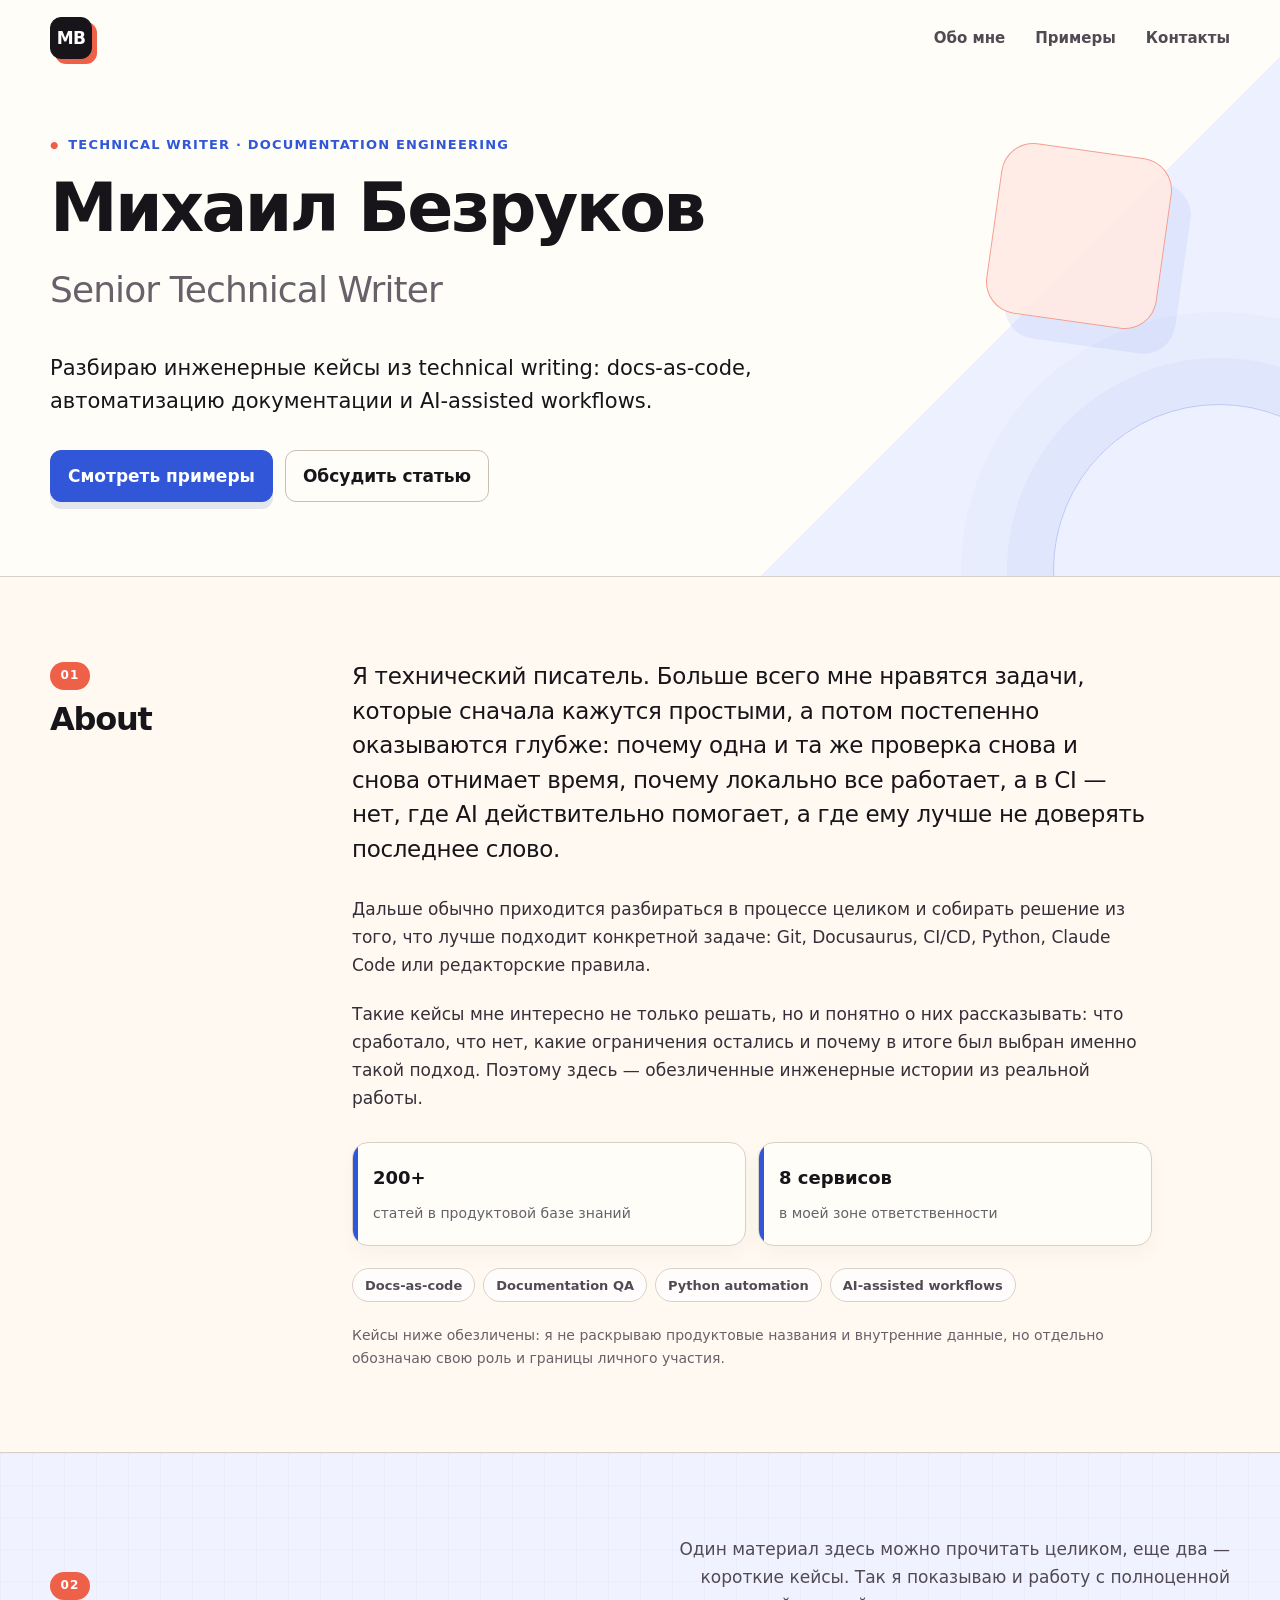
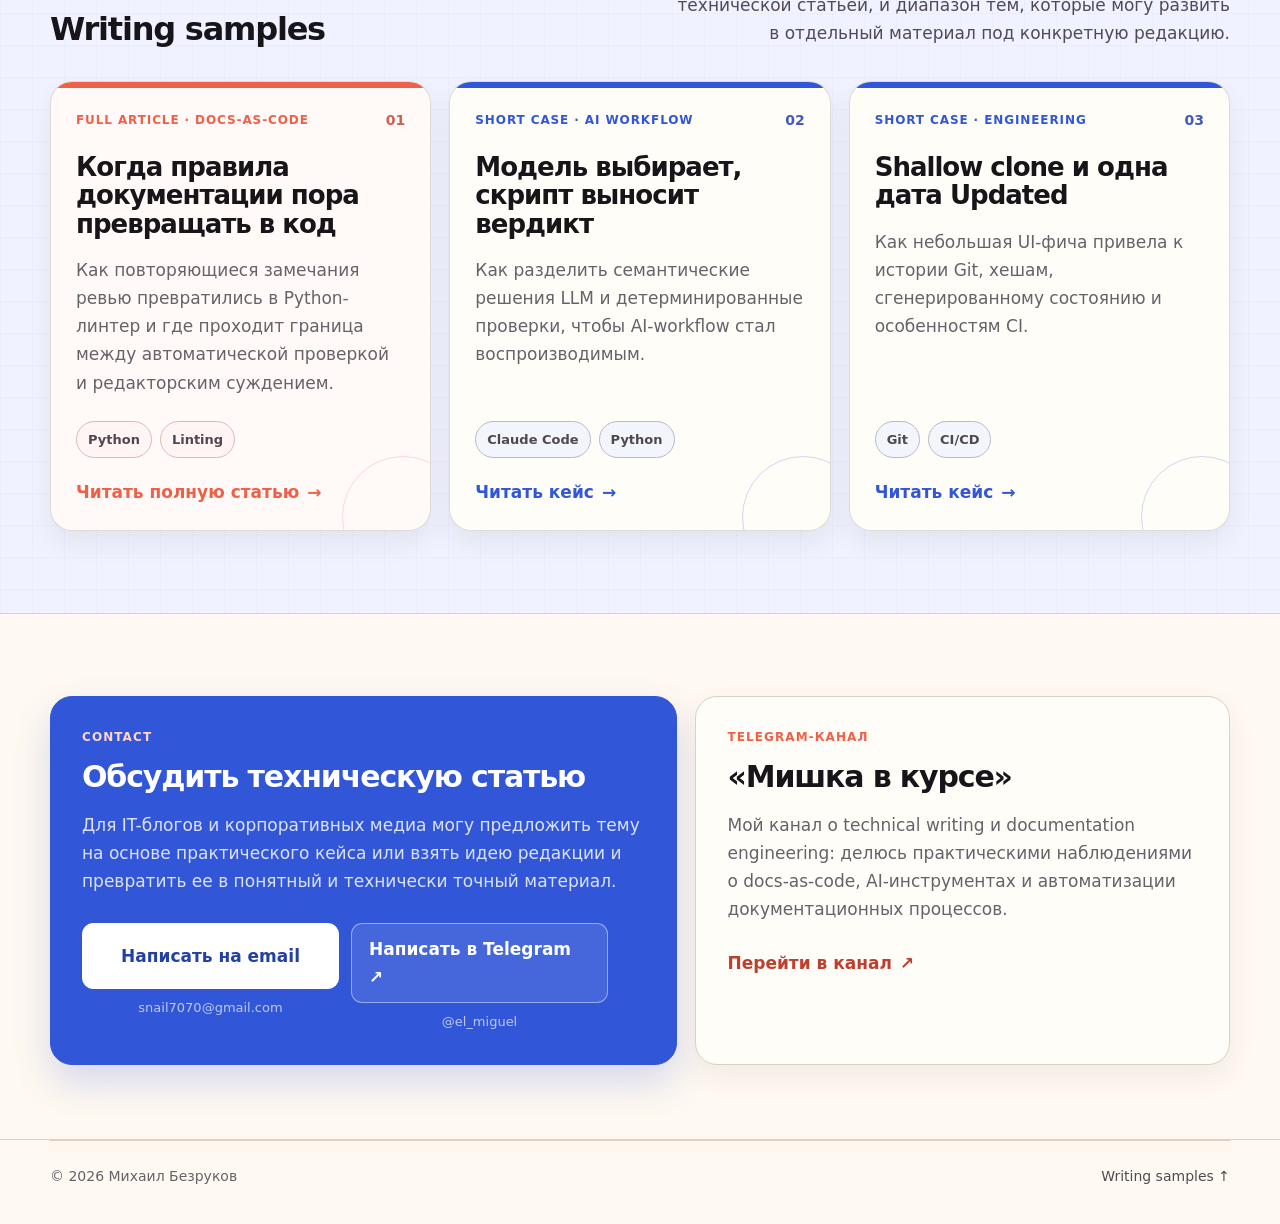
==== index.html @ 1e307b9e "Refresh About section copy" ====
<!doctype html>
<html lang="ru">
<head>
  <meta charset="utf-8">
  <meta name="viewport" content="width=device-width, initial-scale=1">
  <meta name="description" content="Портфолио Михаила Безрукова, Senior Technical Writer: docs-as-code, автоматизация документации, AI-assisted workflows, Git, CI/CD и Python.">
  <meta name="author" content="Mikhail Bezrukov">
  <meta name="robots" content="index, follow">
  <meta property="og:title" content="Михаил Безруков — Senior Technical Writer">
  <meta property="og:description" content="Инженерные кейсы из technical writing: docs-as-code, автоматизация документации и AI-assisted workflows.">
  <meta property="og:type" content="website">
  <meta property="og:url" content="https://mikhail-bezrukov-tw.github.io/technical-writing-samples-ru/">
  <meta property="og:locale" content="ru_RU">
  <meta name="twitter:card" content="summary">
  <title>Михаил Безруков — Senior Technical Writer</title>
  <link rel="canonical" href="https://mikhail-bezrukov-tw.github.io/technical-writing-samples-ru/">
  <link rel="stylesheet" href="styles.css?v=20261002-4">
</head>
<body id="top">
  <header class="hero">
    <div class="wrap">
      <nav class="topnav" aria-label="Основная навигация">
        <a class="brand" href="#top" aria-label="Михаил Безруков — на главную">MB</a>
        <div class="nav-links">
          <a href="#about">Обо мне</a>
          <a href="#samples">Примеры</a>
          <a href="#contact">Контакты</a>
        </div>
      </nav>

      <div class="hero-inner">
        <p class="eyebrow">Technical Writer · Documentation Engineering</p>
        <h1>Михаил Безруков</h1>
        <p class="role">Senior Technical Writer</p>

        <p class="lead">
          Разбираю инженерные кейсы из technical writing: docs-as-code,
          автоматизацию документации и AI-assisted workflows.
        </p>

        <div class="hero-actions">
          <a class="button" href="#samples">Смотреть примеры</a>
          <a class="button secondary" href="#contact">Обсудить статью</a>
        </div>
      </div>
    </div>
  </header>

  <main>
    <section id="about" class="section">
      <div class="wrap section-grid">
        <div class="section-label">
          <span>01</span>
          <h2>About</h2>
        </div>

        <div class="about">
          <p class="about-lead">
            Я технический писатель. Больше всего мне нравятся задачи, которые сначала кажутся простыми,
            а потом постепенно оказываются глубже: почему одна и та же проверка снова и снова отнимает время,
            почему локально все работает, а в CI — нет, где AI действительно помогает,
            а где ему лучше не доверять последнее слово.
          </p>
          <p>
            Дальше обычно приходится разбираться в процессе целиком и собирать решение из того,
            что лучше подходит конкретной задаче: Git, Docusaurus, CI/CD, Python, Claude Code
            или редакторские правила.
          </p>
          <p>
            Такие кейсы мне интересно не только решать, но и понятно о них рассказывать:
            что сработало, что нет, какие ограничения остались и почему в итоге был выбран именно такой подход.
            Поэтому здесь — обезличенные инженерные истории из реальной работы.
          </p>

          <div class="proof-grid" aria-label="Ключевые факты об опыте">
            <div class="proof">
              <strong>200+</strong>
              <span>статей в продуктовой базе знаний</span>
            </div>
            <div class="proof">
              <strong>8 сервисов</strong>
              <span>в моей зоне ответственности</span>
            </div>
          </div>

          <div class="expertise-row" aria-label="Основные компетенции">
            <span class="expertise-pill">Docs-as-code</span>
            <span class="expertise-pill">Documentation QA</span>
            <span class="expertise-pill">Python automation</span>
            <span class="expertise-pill">AI-assisted workflows</span>
          </div>

          <p class="about-note">
            Кейсы ниже обезличены: я не раскрываю продуктовые названия и внутренние данные,
            но отдельно обозначаю свою роль и границы личного участия.
          </p>
        </div>
      </div>
    </section>

    <section id="samples" class="section">
      <div class="wrap">
        <div class="section-heading">
          <div class="section-label">
            <span>02</span>
            <h2>Writing samples</h2>
          </div>
          <p>
            Один материал здесь можно прочитать целиком, еще два — короткие кейсы.
            Так я показываю и работу с полноценной технической статьей, и диапазон тем,
            которые могу развить в отдельный материал под конкретную редакцию.
          </p>
        </div>

        <div class="grid">
          <a class="card featured-card" href="samples/docs-linter.html">
            <div class="card-top">
              <div class="card-kicker">Full article · Docs-as-code</div>
              <div class="card-number">01</div>
            </div>
            <h3>Когда правила документации пора превращать в код</h3>
            <p>
              Как повторяющиеся замечания ревью превратились в Python-линтер
              и где проходит граница между автоматической проверкой и редакторским суждением.
            </p>
            <div class="tags">
              <span class="tag">Python</span>
              <span class="tag">Linting</span>
            </div>
            <div class="card-link">Читать полную статью <span>→</span></div>
          </a>

          <a class="card short-card" href="samples/ai-workflow.html">
            <div class="card-top">
              <div class="card-kicker">Short case · AI workflow</div>
              <div class="card-number">02</div>
            </div>
            <h3>Модель выбирает, скрипт выносит вердикт</h3>
            <p>
              Как разделить семантические решения LLM и детерминированные проверки,
              чтобы AI-workflow стал воспроизводимым.
            </p>
            <div class="tags">
              <span class="tag">Claude Code</span>
              <span class="tag">Python</span>
            </div>
            <div class="card-link">Читать кейс <span>→</span></div>
          </a>

          <a class="card short-card" href="samples/updated-date.html">
            <div class="card-top">
              <div class="card-kicker">Short case · Engineering</div>
              <div class="card-number">03</div>
            </div>
            <h3>Shallow clone и одна дата Updated</h3>
            <p>
              Как небольшая UI-фича привела к истории Git, хешам,
              сгенерированному состоянию и особенностям CI.
            </p>
            <div class="tags">
              <span class="tag">Git</span>
              <span class="tag">CI/CD</span>
            </div>
            <div class="card-link">Читать кейс <span>→</span></div>
          </a>
        </div>
      </div>
    </section>

    <section id="contact" class="section section-last">
      <div class="wrap bottom-grid">
        <article class="cta-card cta-accent">
          <p class="cta-kicker">Contact</p>
          <h2>Обсудить техническую статью</h2>
          <p>
            Для IT-блогов и корпоративных медиа могу предложить тему на основе практического кейса
            или взять идею редакции и превратить ее в понятный и технически точный материал.
          </p>
          <div class="contact-box">
            <div class="contact-option">
              <a class="button" href="mailto:snail7070@gmail.com">Написать на email</a>
              <span class="contact-detail">snail7070@gmail.com</span>
            </div>
            <div class="contact-option">
              <a class="button secondary" href="https://t.me/el_miguel" target="_blank" rel="noreferrer">
                Написать в Telegram ↗
              </a>
              <span class="contact-detail">@el_miguel</span>
            </div>
          </div>
        </article>

        <article class="cta-card">
          <p class="cta-kicker">Telegram-канал</p>
          <h2>«Мишка в курсе»</h2>
          <p>
            Мой канал о technical writing и documentation engineering:
            делюсь практическими наблюдениями о docs-as-code, AI-инструментах
            и автоматизации документационных процессов.
          </p>
          <a class="text-link" href="https://t.me/mishka_v_kurse" target="_blank" rel="noreferrer">
            Перейти в канал <span>↗</span>
          </a>
        </article>
      </div>
    </section>
  </main>

  <footer>
    <div class="wrap footer-inner">
      <span>© 2026 Михаил Безруков</span>
      <a href="#samples">Writing samples ↑</a>
    </div>
  </footer>
</body>
</html>
---- styles.css ----
:root {
  --bg: #f4efe7;
  --paper: #fffdf8;
  --surface: #ffffff;
  --surface-soft: #f8f7f3;
  --text: #17151a;
  --muted: #68616a;
  --muted-dark: #514a54;
  --border: #d9d1c7;
  --border-strong: #c9c0b4;

  --accent: #3156d8;
  --accent-dark: #2341a5;
  --accent-soft: #e8edff;

  --coral: #ef6048;
  --coral-dark: #bd402f;
  --coral-soft: #ffe9e3;

  --code-bg: #f1f0ec;
  --max: 1180px;
  --article: 840px;
  --radius: 22px;
  --shadow: 0 18px 42px rgba(55, 43, 37, 0.10);
}

* {
  box-sizing: border-box;
}

html {
  scroll-behavior: smooth;
}

::selection {
  background: #cdd8ff;
  color: var(--text);
}

body {
  margin: 0;
  background: var(--bg);
  color: var(--text);
  font-family: ui-sans-serif, system-ui, -apple-system, BlinkMacSystemFont, "Segoe UI",
    sans-serif;
  line-height: 1.65;
  font-size: 17px;
  -webkit-font-smoothing: antialiased;
}

a {
  color: inherit;
}

a,
button,
.card {
  -webkit-tap-highlight-color: transparent;
}

a:focus-visible,
.button:focus-visible,
.card:focus-visible {
  outline: 3px solid rgba(49, 86, 216, 0.33);
  outline-offset: 4px;
}

.wrap {
  width: min(calc(100% - 48px), var(--max));
  margin: 0 auto;
}

/* Hero */

.hero {
  position: relative;
  overflow: hidden;
  padding: 0 0 74px;
  background:
    linear-gradient(135deg, #fffdf8 0%, #fffdf8 72%, #edf1ff 72%, #edf1ff 100%);
  border-bottom: 1px solid var(--border);
}

.hero::before {
  content: "";
  position: absolute;
  right: 9%;
  top: 150px;
  width: 170px;
  height: 170px;
  border: 1px solid rgba(239, 96, 72, 0.55);
  border-radius: 32px;
  background: rgba(255, 233, 227, 0.86);
  transform: rotate(8deg);
  box-shadow: 22px 22px 0 rgba(49, 86, 216, 0.08);
  pointer-events: none;
}

.hero::after {
  content: "";
  position: absolute;
  right: -105px;
  bottom: -160px;
  width: 330px;
  height: 330px;
  border: 1px solid rgba(49, 86, 216, 0.26);
  border-radius: 50%;
  box-shadow:
    0 0 0 46px rgba(49, 86, 216, 0.045),
    0 0 0 92px rgba(49, 86, 216, 0.022);
  pointer-events: none;
}

.topnav {
  display: flex;
  align-items: center;
  justify-content: space-between;
  min-height: 76px;
  margin-bottom: 58px;
}

.brand {
  display: inline-grid;
  place-items: center;
  width: 42px;
  height: 42px;
  border: 1px solid var(--text);
  border-radius: 11px;
  background: var(--text);
  color: #fff;
  text-decoration: none;
  font-weight: 850;
  letter-spacing: -0.04em;
  box-shadow: 5px 5px 0 var(--coral);
  transition: transform .15s ease, box-shadow .15s ease;
}

.brand:hover {
  transform: translate(-1px, -1px);
  box-shadow: 7px 7px 0 var(--coral);
}

.nav-links {
  display: flex;
  align-items: center;
  gap: 30px;
}

.nav-links a {
  position: relative;
  color: var(--muted-dark);
  text-decoration: none;
  font-size: 15px;
  font-weight: 700;
}

.nav-links a::after {
  content: "";
  position: absolute;
  left: 0;
  right: 100%;
  bottom: -5px;
  height: 2px;
  background: var(--coral);
  transition: right .16s ease;
}

.nav-links a:hover::after {
  right: 0;
}

.hero-inner {
  position: relative;
  z-index: 1;
  max-width: 900px;
}

.eyebrow {
  margin: 0 0 16px;
  color: var(--accent);
  font-size: 13px;
  font-weight: 850;
  letter-spacing: .09em;
  text-transform: uppercase;
}

.hero .eyebrow::before {
  content: "●";
  margin-right: 9px;
  color: var(--coral);
  font-size: .72em;
  vertical-align: 1px;
}

h1,
h2,
h3 {
  line-height: 1.1;
  letter-spacing: -0.038em;
}

h1 {
  margin: 0;
  font-size: clamp(48px, 7vw, 82px);
  font-weight: 820;
}

.hero h1 {
  font-size: clamp(40px, 5.8vw, 68px);
}

.role {
  margin: 14px 0 0;
  color: var(--muted);
  font-size: clamp(24px, 3.5vw, 36px);
  letter-spacing: -0.025em;
}

.lead {
  max-width: 820px;
  margin: 32px 0 0;
  font-size: 21px;
  line-height: 1.58;
}

.hero-actions {
  display: flex;
  flex-wrap: wrap;
  gap: 12px;
  margin-top: 32px;
}

/* Generic */

.tags {
  display: flex;
  flex-wrap: wrap;
  gap: 8px;
}

.tag {
  display: inline-flex;
  align-items: center;
  padding: 7px 11px;
  border: 1px solid var(--border);
  border-radius: 999px;
  background: rgba(255,255,255,0.76);
  color: #4e4850;
  font-size: 13px;
  font-weight: 650;
}

.button {
  display: inline-flex;
  align-items: center;
  justify-content: center;
  min-height: 46px;
  padding: 11px 17px;
  border: 1px solid var(--accent);
  border-radius: 11px;
  background: var(--accent);
  color: #fff;
  font-weight: 780;
  text-decoration: none;
  box-shadow: 0 7px 0 rgba(35, 65, 165, .12);
  transition:
    transform .15s ease,
    box-shadow .15s ease,
    background .15s ease;
}

.button:hover {
  transform: translateY(-2px);
  box-shadow: 0 10px 20px rgba(49, 86, 216, .17);
}

.button.secondary {
  border-color: var(--border-strong);
  background: var(--paper);
  color: var(--text);
  box-shadow: none;
}

.button.secondary:hover {
  border-color: var(--coral);
  color: var(--coral-dark);
}

.section {
  padding: 82px 0;
  border-bottom: 1px solid var(--border);
}

#about.section {
  background: #fff9f1;
}

#samples.section {
  background:
    linear-gradient(rgba(49, 86, 216, 0.035) 1px, transparent 1px),
    linear-gradient(90deg, rgba(49, 86, 216, 0.035) 1px, transparent 1px),
    #f0f3ff;
  background-size: 32px 32px;
}

#contact.section {
  background: #fff9f1;
}

.section-grid {
  display: grid;
  grid-template-columns: 230px minmax(0, 800px);
  gap: 72px;
  align-items: start;
}

.section-label span {
  display: inline-grid;
  place-items: center;
  min-width: 40px;
  height: 28px;
  padding: 0 10px;
  margin-bottom: 12px;
  border-radius: 999px;
  background: var(--coral);
  color: #fff;
  font-size: 12px;
  font-weight: 850;
  letter-spacing: .09em;
}

.section-label h2,
.section-heading h2 {
  margin: 0;
  font-size: 32px;
}

.section-heading {
  display: flex;
  align-items: end;
  justify-content: space-between;
  gap: 32px;
  margin-bottom: 34px;
}

.section-heading > p {
  max-width: 560px;
  margin: 0;
  color: var(--muted-dark);
  text-align: right;
}

.about {
  max-width: 800px;
  color: #343039;
}

.about p {
  margin: 0 0 1.25em;
}

.about p:last-child {
  margin-bottom: 0;
}

.about-lead {
  color: var(--text);
  font-size: 23px;
  line-height: 1.5;
  letter-spacing: -0.015em;
}

.about-note {
  margin-top: 22px !important;
  color: var(--muted);
  font-size: 14px;
}

.proof-grid {
  display: grid;
  grid-template-columns: repeat(2, minmax(0, 1fr));
  gap: 12px;
  margin: 30px 0 22px;
}

.proof {
  position: relative;
  overflow: hidden;
  padding: 20px 20px 19px;
  border: 1px solid var(--border);
  border-radius: 16px;
  background: var(--paper);
  box-shadow: 0 8px 20px rgba(77, 59, 48, .045);
}

.proof::before {
  content: "";
  position: absolute;
  inset: 0 auto 0 0;
  width: 5px;
  background: var(--accent);
}

.proof strong {
  display: block;
  margin-bottom: 5px;
  color: var(--text);
  font-size: 18px;
}

.proof span {
  color: var(--muted);
  font-size: 14px;
}

.expertise-row {
  display: flex;
  flex-wrap: wrap;
  gap: 8px;
  margin: 4px 0 22px;
}

.expertise-pill {
  display: inline-flex;
  align-items: center;
  min-height: 34px;
  padding: 7px 12px;
  border: 1px solid var(--border);
  border-radius: 999px;
  background: rgba(255,255,255,.78);
  color: var(--muted-dark);
  font-size: 13px;
  font-weight: 700;
  line-height: 1;
}

/* Cards */

.grid {
  display: grid;
  grid-template-columns: repeat(3, minmax(0, 1fr));
  gap: 18px;
}

.card {
  --card-accent: var(--accent);
  position: relative;
  display: flex;
  flex-direction: column;
  min-height: 405px;
  padding: 27px 25px 24px;
  overflow: hidden;
  border: 1px solid rgba(23, 21, 26, 0.14);
  border-radius: var(--radius);
  background: var(--paper);
  box-shadow: 0 12px 26px rgba(47, 39, 35, .07);
  text-decoration: none;
  transition:
    transform .18s ease,
    border-color .18s ease,
    box-shadow .18s ease;
}

.grid .card {
  --card-accent: var(--accent);
}

.grid .card.featured-card {
  --card-accent: var(--coral);
}

.grid .card.short-card {
  --card-accent: var(--accent);
}

.card::before {
  content: "";
  position: absolute;
  inset: 0 0 auto 0;
  height: 6px;
  background: var(--card-accent);
}

.card::after {
  content: "";
  position: absolute;
  right: -34px;
  bottom: -48px;
  width: 120px;
  height: 120px;
  border: 1px solid color-mix(in srgb, var(--card-accent) 28%, transparent);
  border-radius: 50%;
  opacity: .8;
  pointer-events: none;
}

.card:hover {
  transform: translateY(-6px);
  border-color: color-mix(in srgb, var(--card-accent) 45%, var(--border));
  box-shadow: 0 20px 38px rgba(47, 39, 35, .12);
}

.featured-card {
  background: #fffaf7;
}

.card-top {
  display: flex;
  align-items: center;
  justify-content: space-between;
  gap: 14px;
  margin-bottom: 20px;
}

.card-kicker {
  color: var(--card-accent);
  font-size: 12px;
  font-weight: 850;
  text-transform: uppercase;
  letter-spacing: .075em;
}

.card-number {
  color: color-mix(in srgb, var(--card-accent) 72%, #6f6870);
  font-size: 14px;
  font-weight: 850;
}

.card h3 {
  margin: 0;
  font-size: 26px;
}

.card > p {
  margin: 18px 0 0;
  color: var(--muted);
}

.card .tags {
  margin-top: auto;
  padding-top: 24px;
}

.card .tag {
  border-color: color-mix(in srgb, var(--card-accent) 20%, var(--border));
  background: color-mix(in srgb, var(--card-accent) 6%, #fff);
}

.card-link {
  display: flex;
  align-items: center;
  gap: 8px;
  margin-top: 20px;
  color: var(--card-accent);
  font-weight: 850;
}

.card-link span {
  transition: transform .16s ease;
}

.card:hover .card-link span {
  transform: translateX(5px);
}

/* Bottom CTA */

.section-last {
  padding-bottom: 74px;
}

.bottom-grid {
  display: grid;
  grid-template-columns: 1.08fr .92fr;
  gap: 18px;
}

.cta-card {
  min-height: 300px;
  padding: 31px;
  border: 1px solid var(--border);
  border-radius: var(--radius);
  background: var(--paper);
  box-shadow: 0 12px 30px rgba(55, 43, 37, .07);
}

.cta-accent {
  border-color: var(--accent);
  background: var(--accent);
  color: #fff;
  box-shadow: 0 18px 38px rgba(49, 86, 216, .20);
}

.cta-kicker {
  margin: 0 0 12px;
  color: var(--coral);
  font-size: 12px;
  font-weight: 850;
  letter-spacing: .09em;
  text-transform: uppercase;
}

.cta-accent .cta-kicker {
  color: #ffd5ca;
}

.cta-card h2 {
  margin: 0;
  font-size: 30px;
}

.cta-card > p:not(.cta-kicker) {
  max-width: 640px;
  margin: 18px 0 0;
  color: var(--muted);
}

.cta-accent > p:not(.cta-kicker) {
  color: rgba(255,255,255,.83);
}

.cta-accent .button {
  border-color: #fff;
  background: #fff;
  color: var(--accent-dark);
  box-shadow: none;
}

.cta-accent .button.secondary {
  border-color: rgba(255,255,255,.44);
  background: rgba(255,255,255,.10);
  color: #fff;
}

.cta-accent .button.secondary:hover {
  border-color: #fff;
  color: #fff;
}

.text-link {
  display: inline-flex;
  align-items: center;
  gap: 8px;
  margin-top: 26px;
  color: var(--coral-dark);
  font-weight: 850;
  text-decoration: none;
}

.text-link span {
  transition: transform .15s ease;
}

.text-link:hover span {
  transform: translate(2px, -2px);
}

.contact-box {
  display: grid;
  grid-template-columns: repeat(2, minmax(0, 1fr));
  gap: 12px;
  max-width: 526px;
  margin-top: 28px;
}

.contact-option {
  display: grid;
  gap: 8px;
  justify-items: stretch;
}

.contact-option .button {
  width: 100%;
}

.contact-detail {
  color: rgba(255,255,255,.68);
  font-size: 13px;
  text-align: center;
}

/* Footer */

footer {
  padding: 0 0 36px;
  background: #fff9f1;
  color: var(--muted);
  font-size: 14px;
}

.footer-inner {
  display: flex;
  justify-content: space-between;
  gap: 24px;
  padding-top: 24px;
  border-top: 1px solid var(--border);
}

.footer-inner a {
  color: var(--muted-dark);
  text-decoration: none;
}

.footer-inner a:hover {
  color: var(--accent-dark);
}

/* Article pages */

.article-shell {
  width: min(calc(100% - 48px), 980px);
  margin: 0 auto;
}

.article-masthead {
  display: flex;
  align-items: center;
  justify-content: space-between;
  gap: 18px;
  padding: 24px 0 0;
}

.article-author {
  display: inline-flex;
  align-items: center;
  gap: 12px;
  color: var(--text);
  text-decoration: none;
  font-weight: 750;
}

.article-author-mark {
  display: inline-grid;
  place-items: center;
  width: 36px;
  height: 36px;
  border: 1px solid var(--text);
  border-radius: 10px;
  background: var(--text);
  color: white;
  font-size: 13px;
  letter-spacing: -.03em;
  box-shadow: 4px 4px 0 var(--coral);
}

.article-author small {
  display: block;
  color: var(--muted);
  font-weight: 550;
}

.article-contact {
  color: var(--accent-dark);
  font-size: 14px;
  font-weight: 800;
  text-decoration: none;
}

.article-top {
  display: flex;
  justify-content: space-between;
  gap: 16px;
  padding: 24px 0 0;
}

.back {
  display: inline-flex;
  align-items: center;
  gap: 6px;
  color: var(--muted-dark);
  text-decoration: none;
  font-weight: 700;
}

.back:hover {
  color: var(--coral-dark);
}

.article {
  position: relative;
  width: min(calc(100% - 48px), var(--article));
  margin: 28px auto 90px;
  padding: 54px 58px 60px;
  overflow: hidden;
  border: 1px solid var(--border);
  border-top: 7px solid var(--accent);
  border-radius: 24px;
  background: var(--paper);
  box-shadow: var(--shadow);
}

.article::after {
  content: "";
  position: absolute;
  right: -80px;
  top: 115px;
  width: 150px;
  height: 150px;
  border-radius: 50%;
  background: rgba(239, 96, 72, .08);
  pointer-events: none;
}

.article h1 {
  margin: 0;
  font-size: clamp(38px, 6vw, 58px);
}

.article h2 {
  margin: 2.1em 0 .75em;
  font-size: 28px;
}

.article h3 {
  margin: 1.8em 0 .65em;
  font-size: 21px;
}

.subtitle {
  margin: 20px 0 34px;
  color: var(--muted);
  font-size: 21px;
  line-height: 1.55;
}

.article p {
  margin: 1.15em 0;
}

.article strong {
  font-weight: 790;
}

.article code {
  padding: .08em .28em;
  border-radius: 5px;
  background: var(--code-bg);
  font-size: .93em;
}

.article pre {
  overflow-x: auto;
  margin: 30px 0;
  padding: 22px 24px;
  border: 1px solid #d8d4cc;
  border-left: 5px solid var(--accent);
  border-radius: 14px;
  background: #f3f2ee;
  font-size: 15px;
  line-height: 1.55;
}

.article pre code {
  padding: 0;
  background: transparent;
}

.article ul,
.article ol {
  padding-left: 1.35em;
}

.article li + li {
  margin-top: .55em;
}

.article table {
  width: 100%;
  margin: 28px 0;
  overflow: hidden;
  border: 1px solid var(--border);
  border-collapse: separate;
  border-spacing: 0;
  border-radius: 13px;
  font-size: 15px;
}

.article th,
.article td {
  padding: 12px 12px;
  border-bottom: 1px solid var(--border);
  text-align: left;
  vertical-align: top;
}

.article tr:last-child td {
  border-bottom: 0;
}

.article th {
  background: var(--accent-soft);
  color: var(--accent-dark);
  font-weight: 800;
}

.article td {
  color: #3f3942;
}

.case-context {
  display: grid;
  grid-template-columns: 1fr;
  gap: 10px;
  margin: 32px 0 36px;
  padding: 21px 22px 21px 24px;
  border: 1px solid #cfd8fa;
  border-left: 6px solid var(--accent);
  border-radius: 15px;
  background: #f2f5ff;
}

.case-context p {
  margin: 0;
  font-size: 15px;
}

.case-context strong {
  color: var(--text);
}

.sample-note {
  margin-top: 46px;
  padding: 22px 24px;
  border: 1px solid var(--border);
  border-left: 5px solid var(--coral);
  border-radius: 14px;
  background: #fffaf5;
}

.sample-note h2 {
  margin: 0 0 10px;
  color: var(--text);
  font-size: 20px;
}

.sample-note p,
.sample-note ul {
  margin-bottom: 0;
}

.article-footer {
  margin-top: 42px;
  padding-top: 28px;
  border-top: 1px solid var(--border);
}

.article-footer-cta {
  padding: 25px;
  border: 1px solid var(--accent);
  border-radius: 16px;
  background: var(--accent);
  color: #fff;
}

.article-footer-cta strong {
  display: block;
  font-size: 20px;
}

.article-footer-cta p {
  margin: 8px 0 18px;
  color: rgba(255,255,255,.80);
}

.article-footer-cta .button {
  border-color: #fff;
  background: #fff;
  color: var(--accent-dark);
  box-shadow: none;
}

.article-next {
  display: flex;
  justify-content: space-between;
  gap: 18px;
  margin-top: 22px;
}

.article-next a {
  color: var(--accent-dark);
  font-weight: 800;
  text-decoration: none;
}

.article-next a:hover {
  color: var(--coral-dark);
}

.meta {
  margin-top: 20px !important;
  color: var(--muted);
  font-size: 14px;
}

/* Responsive */

@media (max-width: 1080px) {
  .hero::before {
    right: 3%;
    width: 135px;
    height: 135px;
  }
}

@media (max-width: 1000px) and (min-width: 701px) {
  .grid {
    grid-template-columns: repeat(2, minmax(0, 1fr));
  }

  .card:last-child {
    grid-column: 1 / -1;
    max-width: calc(50% - 9px);
  }
}

@media (max-width: 920px) {
  .hero {
    background: #fffdf8;
  }

  .hero::before {
    opacity: .55;
    right: -35px;
  }

  .section-grid {
    grid-template-columns: 1fr;
    gap: 26px;
  }

  .section-heading {
    align-items: start;
    flex-direction: column;
  }

  .section-heading > p {
    text-align: left;
  }

  .bottom-grid {
    grid-template-columns: 1fr;
  }
}

@media (max-width: 700px) {
  .grid {
    grid-template-columns: 1fr;
  }

  .card:last-child {
    max-width: none;
  }

  .card {
    min-height: 0;
  }
}

@media (max-width: 680px) {
  .wrap,
  .article-shell {
    width: min(calc(100% - 30px), var(--max));
  }

  .hero {
    padding-bottom: 54px;
  }

  .hero::before,
  .hero::after {
    display: none;
  }

  .topnav {
    min-height: 66px;
    margin-bottom: 44px;
  }

  .nav-links {
    gap: 16px;
  }

  .nav-links a:first-child {
    display: none;
  }

  .nav-links a {
    font-size: 14px;
  }

  h1 {
    font-size: clamp(44px, 14vw, 62px);
  }

  .hero h1 {
    font-size: clamp(38px, 11.5vw, 52px);
  }

  .role {
    font-size: 25px;
  }

  .lead {
    margin-top: 26px;
    font-size: 18px;
  }

  .section {
    padding: 58px 0;
  }

  .about-lead {
    font-size: 20px;
  }

  .proof-grid {
    grid-template-columns: 1fr;
  }

  .card,
  .cta-card {
    padding: 22px;
  }

  .card h3 {
    font-size: 24px;
  }

  .contact-box {
    grid-template-columns: 1fr;
    max-width: 100%;
  }

  .article-masthead {
    align-items: flex-start;
  }

  .article-author small {
    font-size: 11px;
  }

  .article {
    width: min(calc(100% - 24px), var(--article));
    margin-top: 22px;
    padding: 34px 22px 42px;
  }

  .article h1 {
    font-size: clamp(31px, 9vw, 38px);
  }

  .subtitle {
    font-size: 19px;
  }

  .article table {
    display: block;
    overflow-x: auto;
    white-space: nowrap;
  }

  .article-next {
    flex-direction: column;
  }

  .footer-inner {
    flex-direction: column;
  }
}

@media (prefers-reduced-motion: reduce) {
  html {
    scroll-behavior: auto;
  }

  *,
  *::before,
  *::after {
    transition-duration: .01ms !important;
    animation-duration: .01ms !important;
    animation-iteration-count: 1 !important;
  }
}
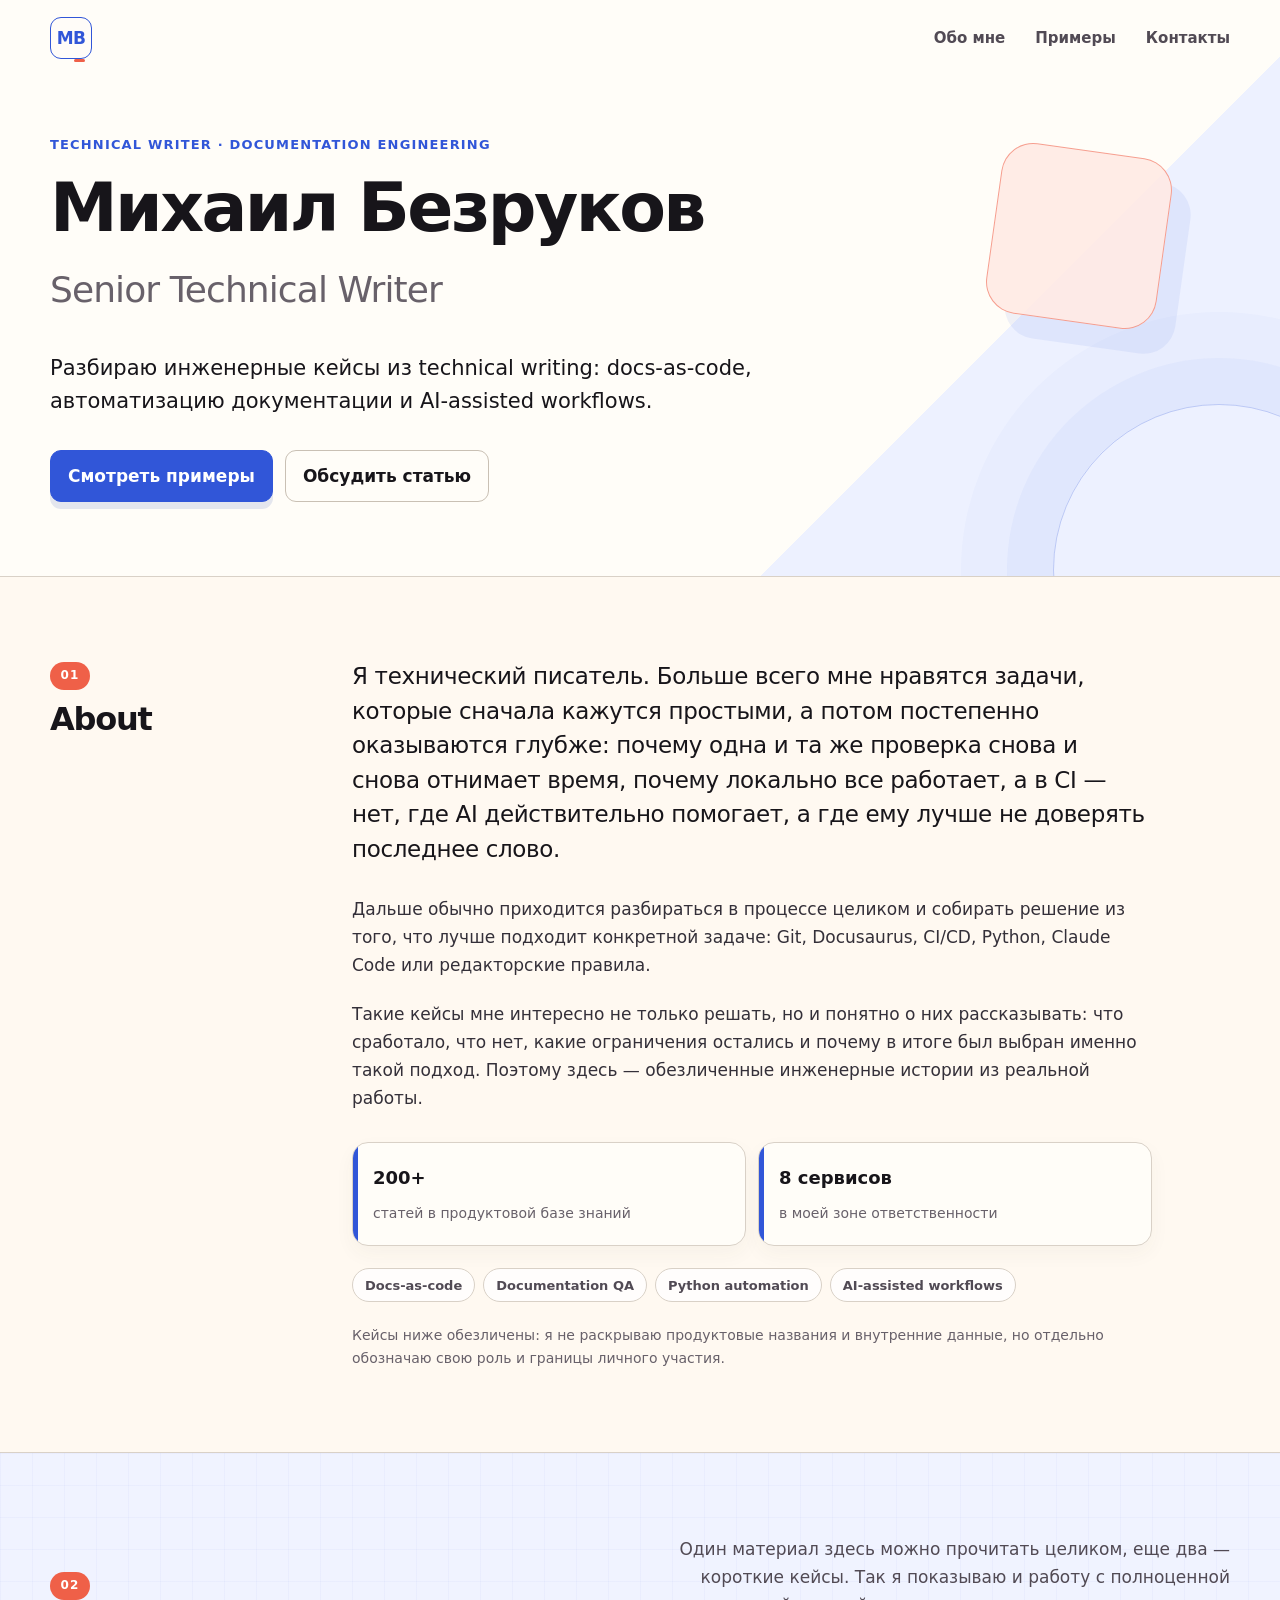
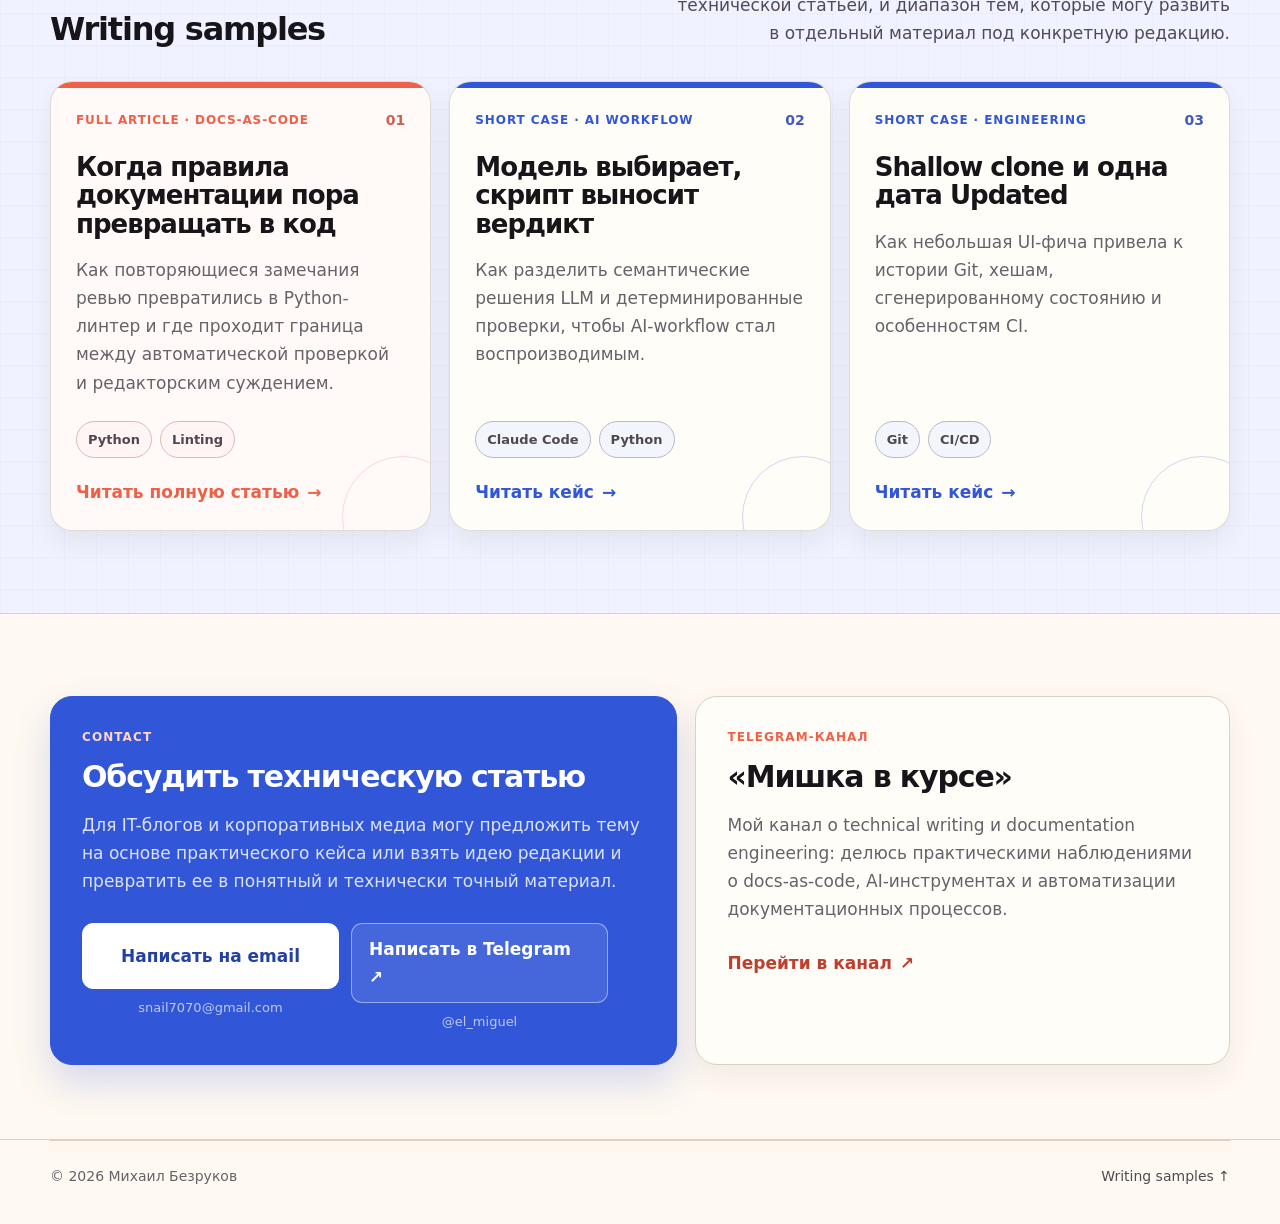
==== commit a043c18a: "Refresh brand styles" ====
--- a/index.html
+++ b/index.html
@@ -14,7 +14,7 @@
   <meta name="twitter:card" content="summary">
   <title>Михаил Безруков — Senior Technical Writer</title>
   <link rel="canonical" href="https://mikhail-bezrukov-tw.github.io/technical-writing-samples-ru/">
-  <link rel="stylesheet" href="styles.css?v=20261002-4">
+  <link rel="stylesheet" href="styles.css?v=20261002-5">
 </head>
 <body id="top">
   <header class="hero">
--- a/styles.css
+++ b/styles.css
@@ -120,24 +120,37 @@
 }
 
 .brand {
+  position: relative;
   display: inline-grid;
   place-items: center;
   width: 42px;
   height: 42px;
-  border: 1px solid var(--text);
+  border: 1.5px solid var(--accent);
   border-radius: 11px;
-  background: var(--text);
-  color: #fff;
+  background: rgba(255, 253, 248, .82);
+  color: var(--accent);
   text-decoration: none;
   font-weight: 850;
   letter-spacing: -0.04em;
-  box-shadow: 5px 5px 0 var(--coral);
-  transition: transform .15s ease, box-shadow .15s ease;
+  box-shadow: none;
+  transition: transform .15s ease, background .15s ease, border-color .15s ease;
+}
+
+.brand::after {
+  content: "";
+  position: absolute;
+  right: 6px;
+  bottom: -4px;
+  width: 11px;
+  height: 3px;
+  border-radius: 999px;
+  background: var(--coral);
 }
 
 .brand:hover {
-  transform: translate(-1px, -1px);
-  box-shadow: 7px 7px 0 var(--coral);
+  transform: translateY(-1px);
+  border-color: var(--accent-dark);
+  background: var(--accent-soft);
 }
 
 .nav-links {
@@ -184,13 +197,6 @@
   text-transform: uppercase;
 }
 
-.hero .eyebrow::before {
-  content: "●";
-  margin-right: 9px;
-  color: var(--coral);
-  font-size: .72em;
-  vertical-align: 1px;
-}
 
 h1,
 h2,
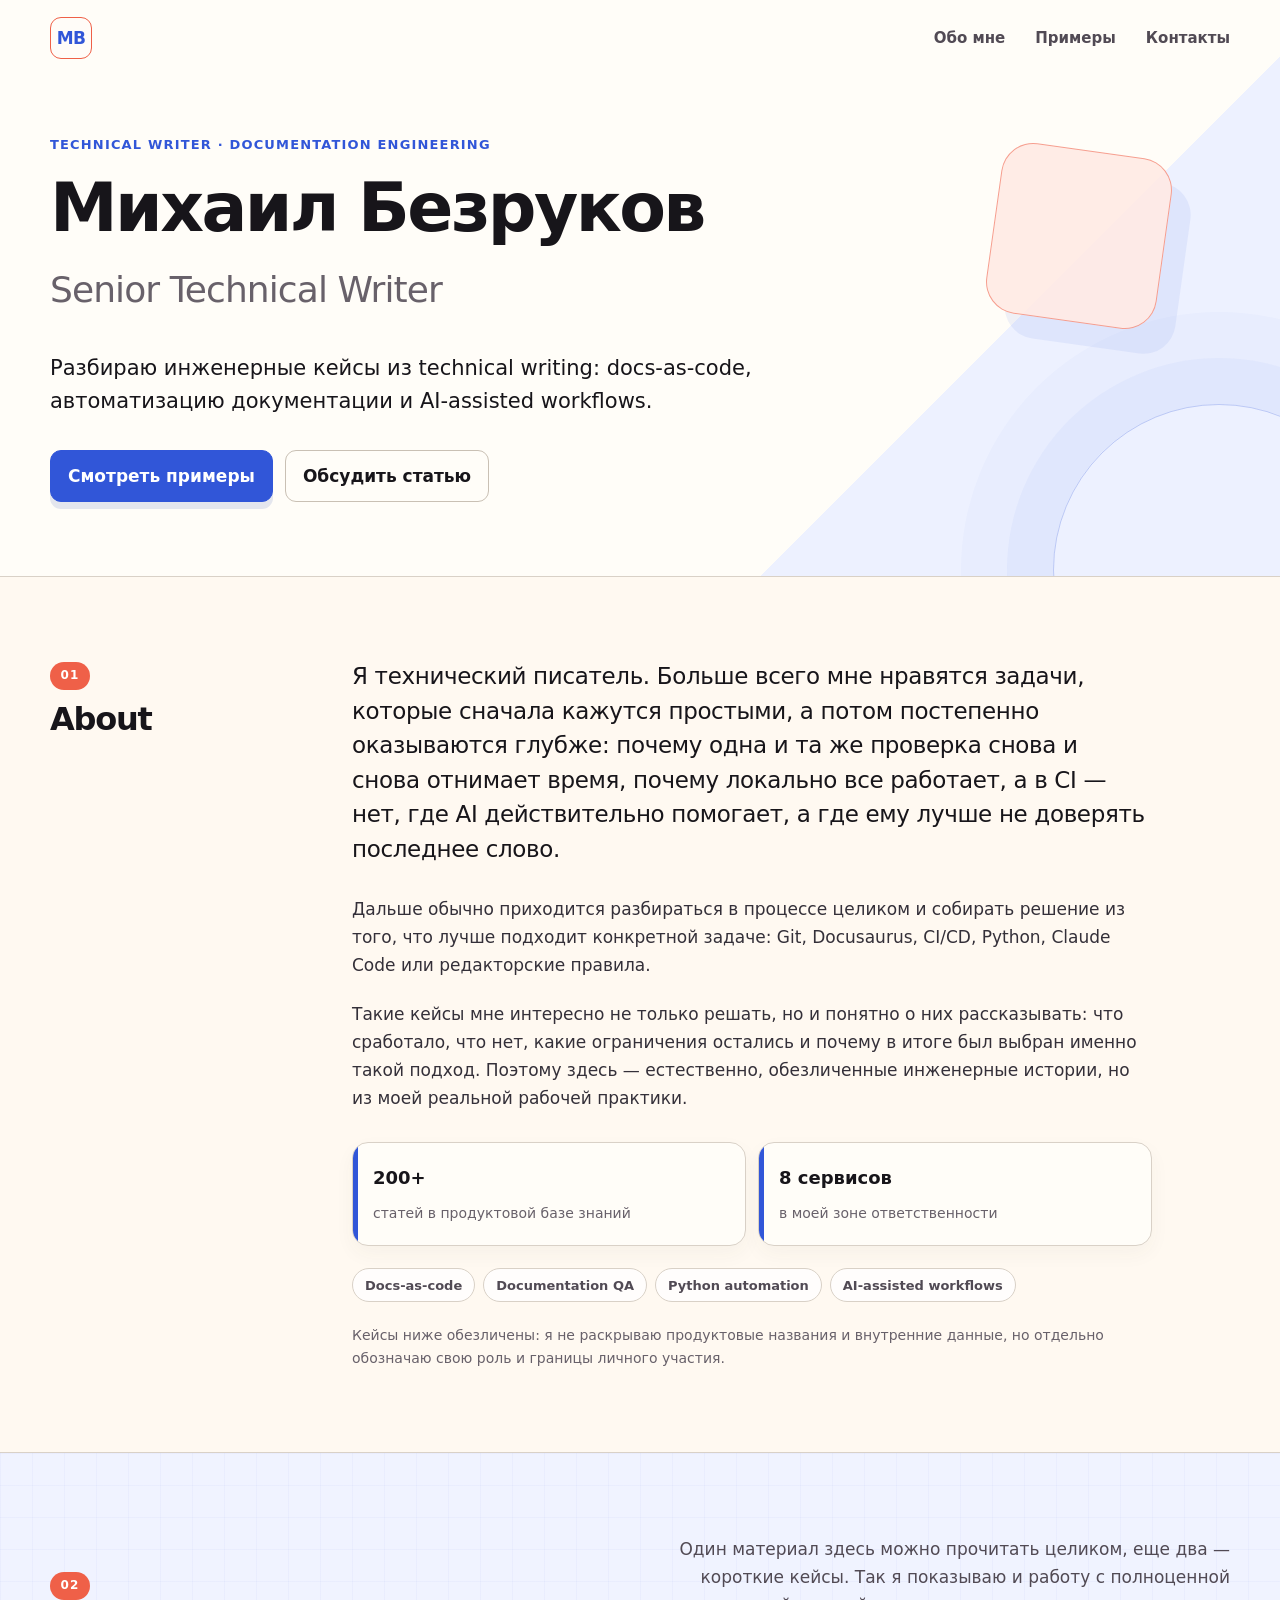
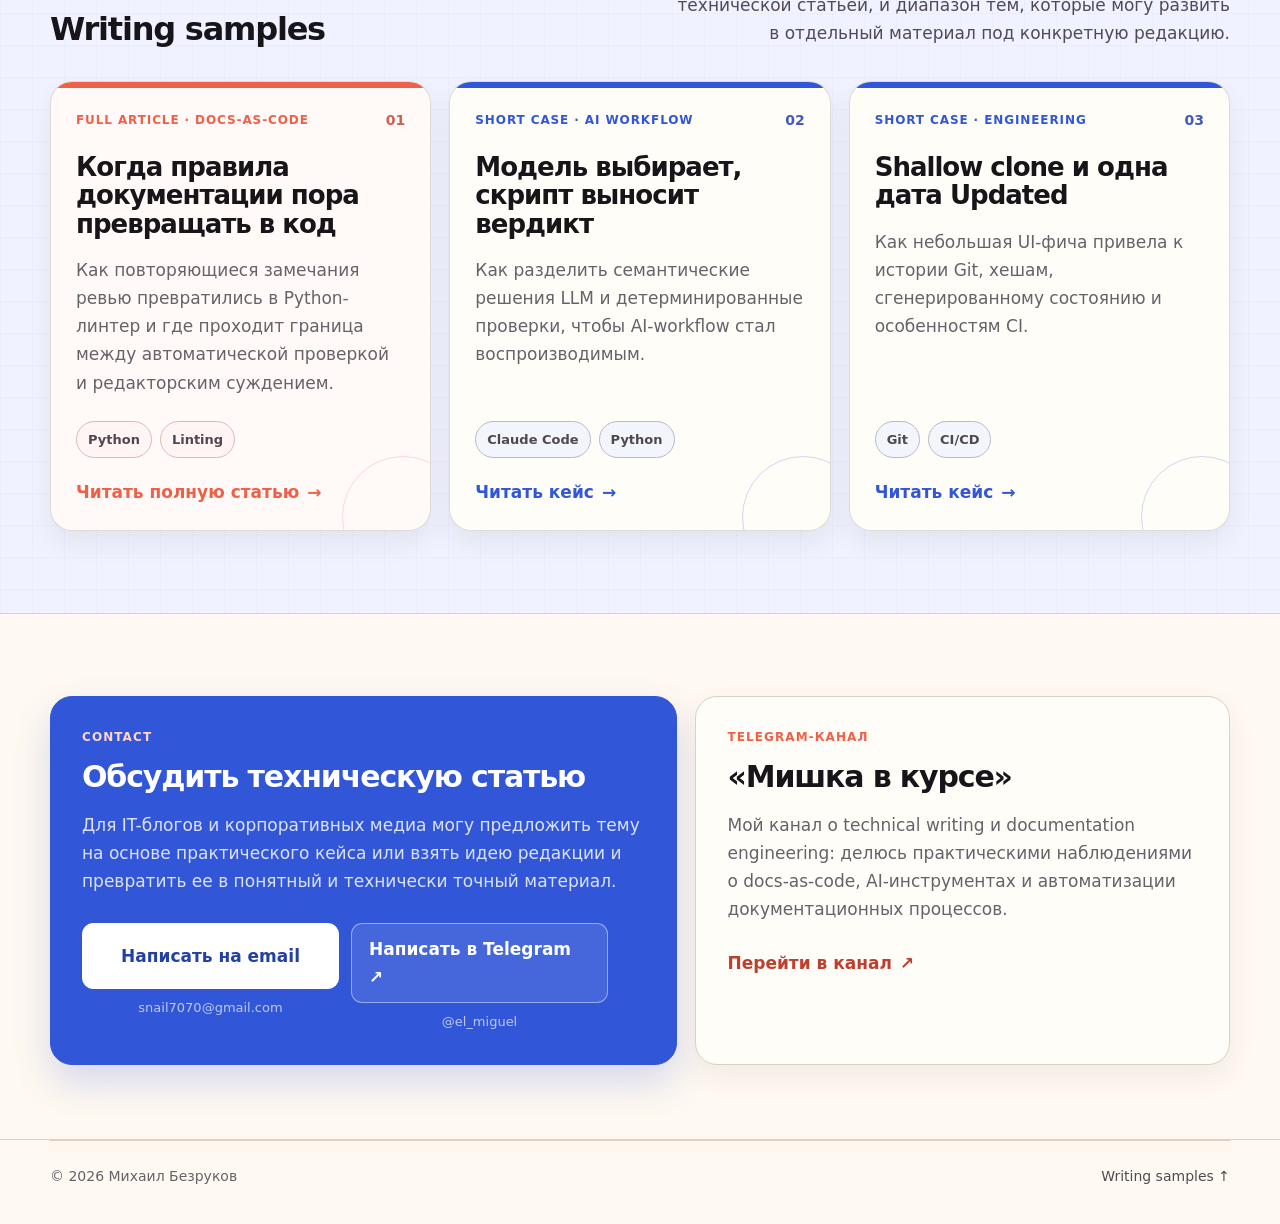
==== commit 92bb633b: "Refine About section closing sentence" ====
--- a/index.html
+++ b/index.html
@@ -14,13 +14,13 @@
   <meta name="twitter:card" content="summary">
   <title>Михаил Безруков — Senior Technical Writer</title>
   <link rel="canonical" href="https://mikhail-bezrukov-tw.github.io/technical-writing-samples-ru/">
-  <link rel="stylesheet" href="styles.css?v=20261002-5">
+  <link rel="stylesheet" href="styles.css?v=20261002-6">
 </head>
 <body id="top">
   <header class="hero">
     <div class="wrap">
       <nav class="topnav" aria-label="Основная навигация">
-        <a class="brand" href="#top" aria-label="Михаил Безруков — на главную">MB</a>
+        <span class="brand" aria-label="Михаил Безруков">MB</span>
         <div class="nav-links">
           <a href="#about">Обо мне</a>
           <a href="#samples">Примеры</a>
@@ -69,7 +69,7 @@
           <p>
             Такие кейсы мне интересно не только решать, но и понятно о них рассказывать:
             что сработало, что нет, какие ограничения остались и почему в итоге был выбран именно такой подход.
-            Поэтому здесь — обезличенные инженерные истории из реальной работы.
+            Поэтому здесь — естественно, обезличенные инженерные истории, но из моей реальной рабочей практики.
           </p>
 
           <div class="proof-grid" aria-label="Ключевые факты об опыте">
--- a/styles.css
+++ b/styles.css
@@ -120,37 +120,16 @@
 }
 
 .brand {
-  position: relative;
   display: inline-grid;
   place-items: center;
   width: 42px;
   height: 42px;
-  border: 1.5px solid var(--accent);
+  border: 1.5px solid var(--coral);
   border-radius: 11px;
   background: rgba(255, 253, 248, .82);
   color: var(--accent);
-  text-decoration: none;
   font-weight: 850;
   letter-spacing: -0.04em;
-  box-shadow: none;
-  transition: transform .15s ease, background .15s ease, border-color .15s ease;
-}
-
-.brand::after {
-  content: "";
-  position: absolute;
-  right: 6px;
-  bottom: -4px;
-  width: 11px;
-  height: 3px;
-  border-radius: 999px;
-  background: var(--coral);
-}
-
-.brand:hover {
-  transform: translateY(-1px);
-  border-color: var(--accent-dark);
-  background: var(--accent-soft);
 }
 
 .nav-links {
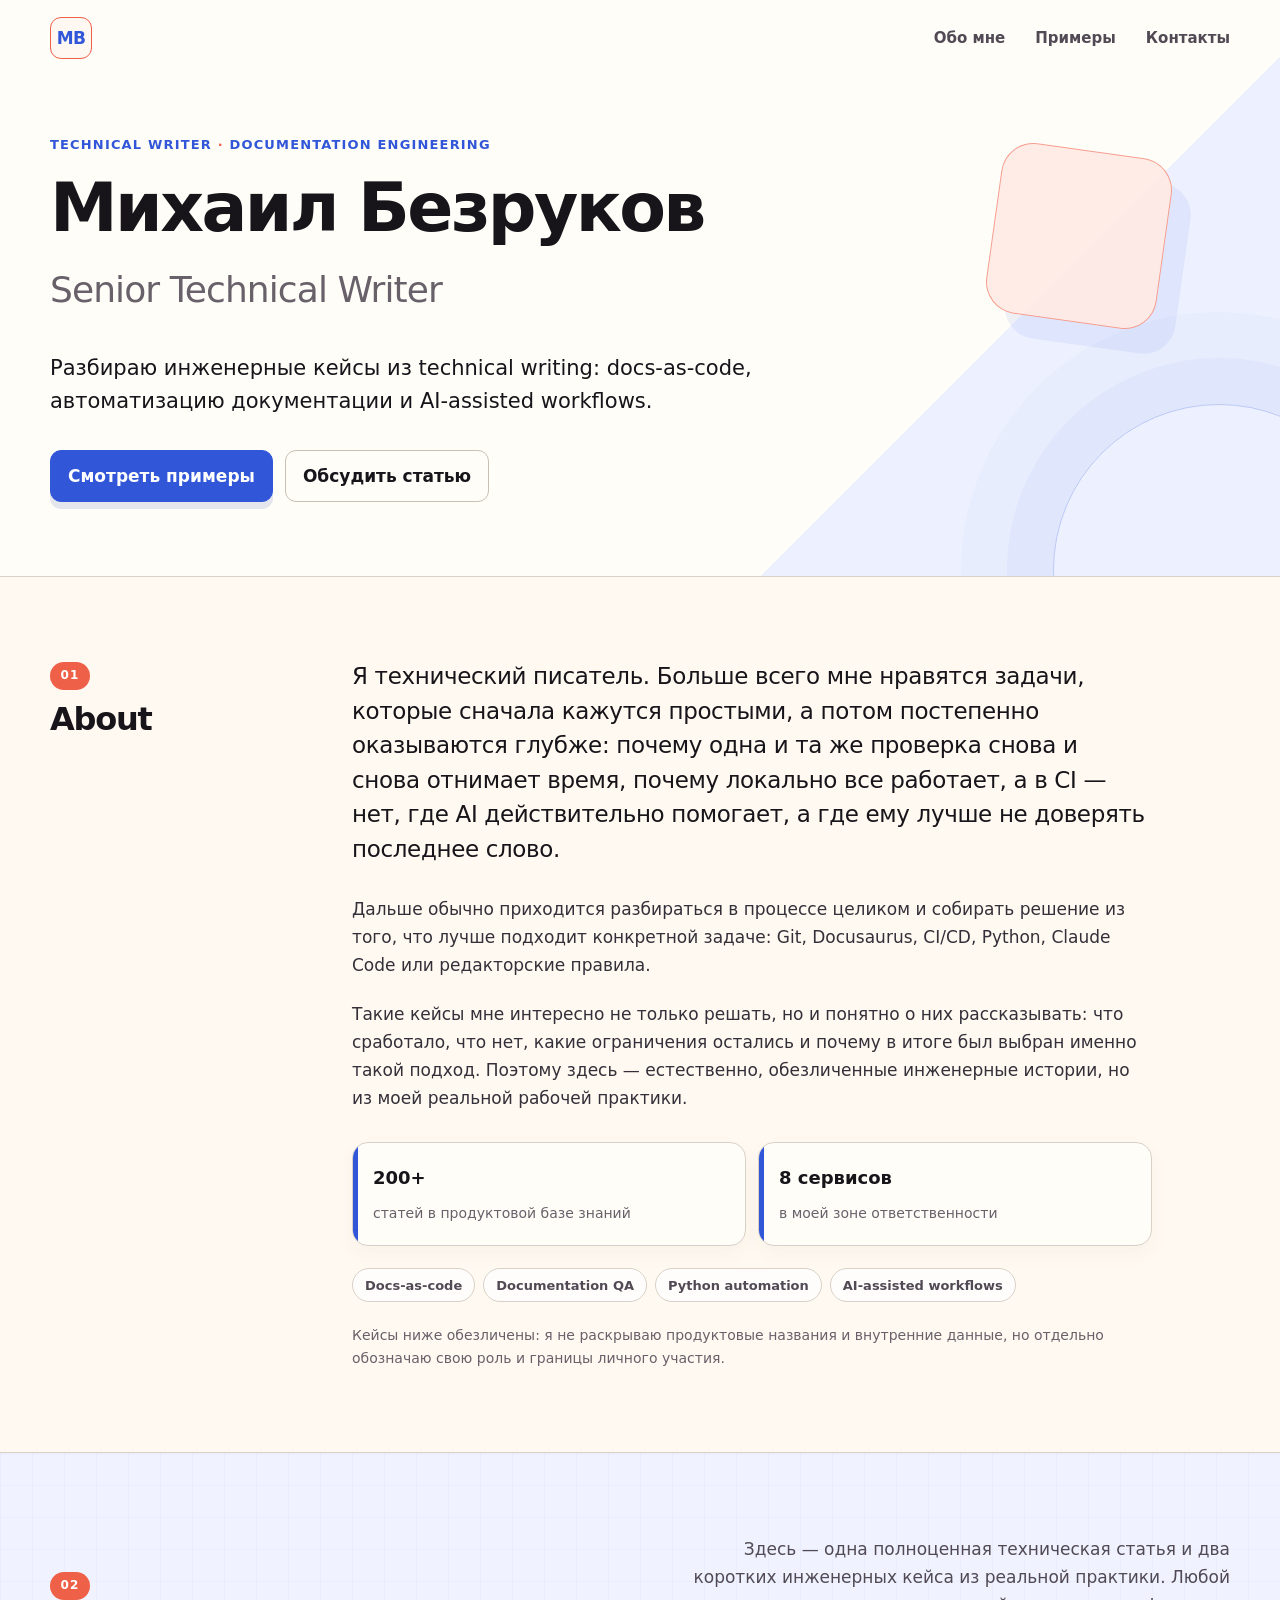
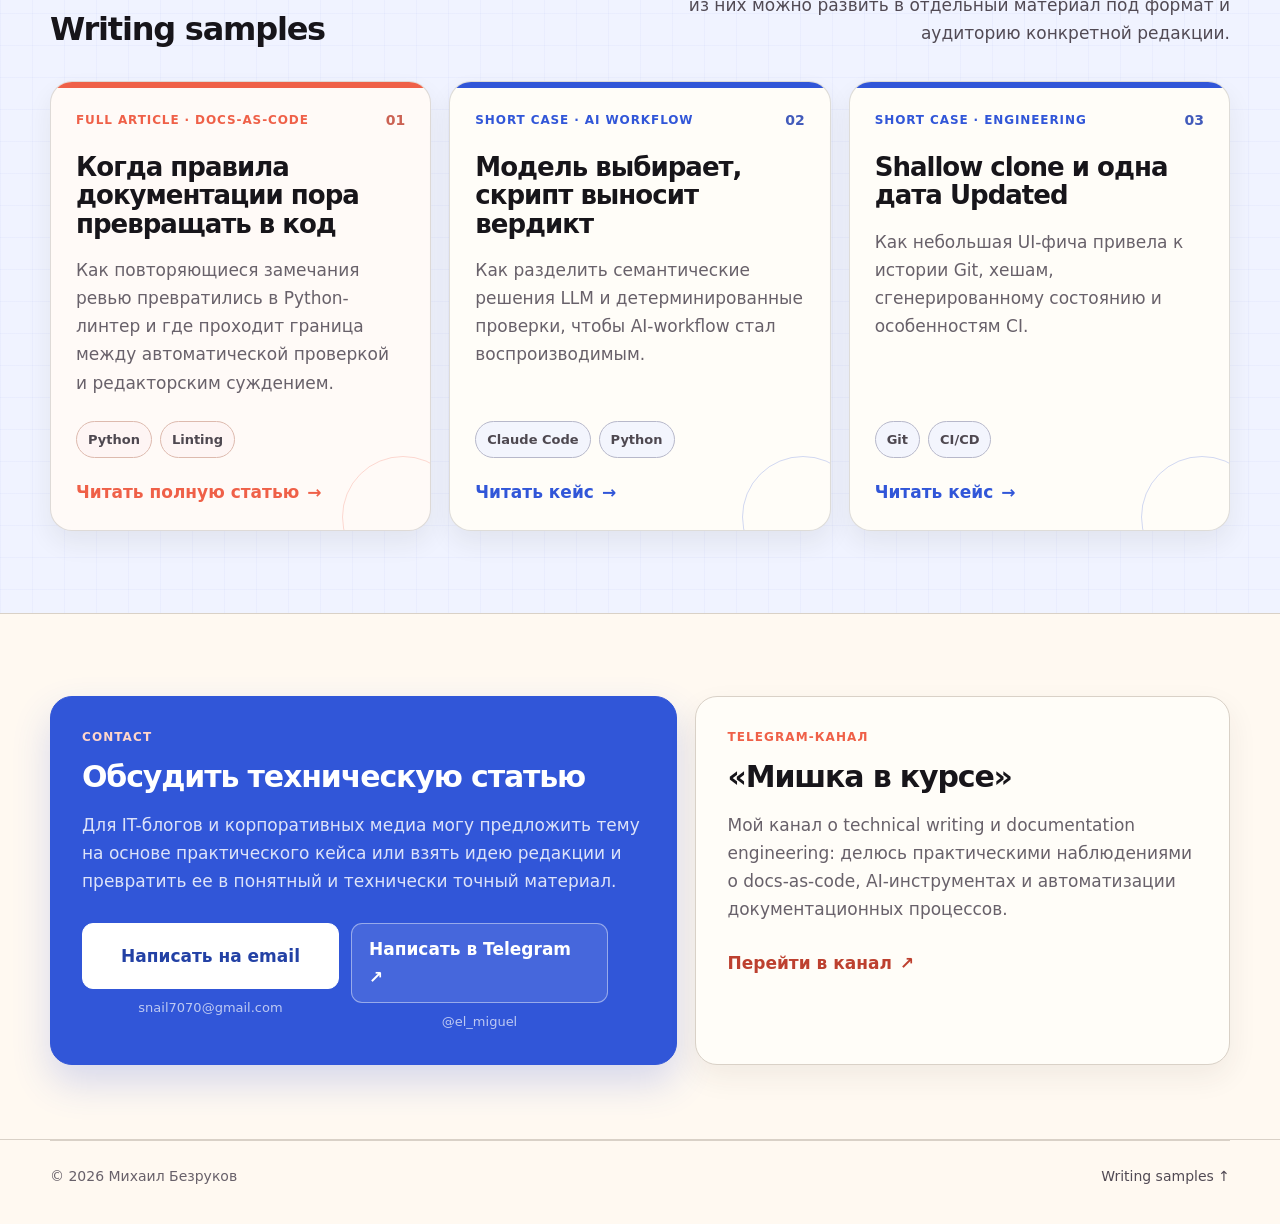
==== commit 41b9f366: "Refine writing samples intro" ====
--- a/index.html
+++ b/index.html
@@ -14,7 +14,7 @@
   <meta name="twitter:card" content="summary">
   <title>Михаил Безруков — Senior Technical Writer</title>
   <link rel="canonical" href="https://mikhail-bezrukov-tw.github.io/technical-writing-samples-ru/">
-  <link rel="stylesheet" href="styles.css?v=20261002-6">
+  <link rel="stylesheet" href="styles.css?v=20261002-7">
 </head>
 <body id="top">
   <header class="hero">
@@ -29,7 +29,7 @@
       </nav>
 
       <div class="hero-inner">
-        <p class="eyebrow">Technical Writer · Documentation Engineering</p>
+        <p class="eyebrow">Technical Writer <span class="eyebrow-dot">·</span> Documentation Engineering</p>
         <h1>Михаил Безруков</h1>
         <p class="role">Senior Technical Writer</p>
 
@@ -106,9 +106,8 @@
             <h2>Writing samples</h2>
           </div>
           <p>
-            Один материал здесь можно прочитать целиком, еще два — короткие кейсы.
-            Так я показываю и работу с полноценной технической статьей, и диапазон тем,
-            которые могу развить в отдельный материал под конкретную редакцию.
+            Здесь — одна полноценная техническая статья и два коротких инженерных кейса из реальной практики.
+            Любой из них можно развить в отдельный материал под формат и аудиторию конкретной редакции.
           </p>
         </div>
 
--- a/styles.css
+++ b/styles.css
@@ -124,9 +124,9 @@
   place-items: center;
   width: 42px;
   height: 42px;
-  border: 1.5px solid var(--coral);
+  border: 1px solid var(--coral);
   border-radius: 11px;
-  background: rgba(255, 253, 248, .82);
+  background: rgba(255, 233, 227, .34);
   color: var(--accent);
   font-weight: 850;
   letter-spacing: -0.04em;
@@ -174,6 +174,10 @@
   font-weight: 850;
   letter-spacing: .09em;
   text-transform: uppercase;
+}
+
+.eyebrow-dot {
+  color: var(--coral);
 }
 
 
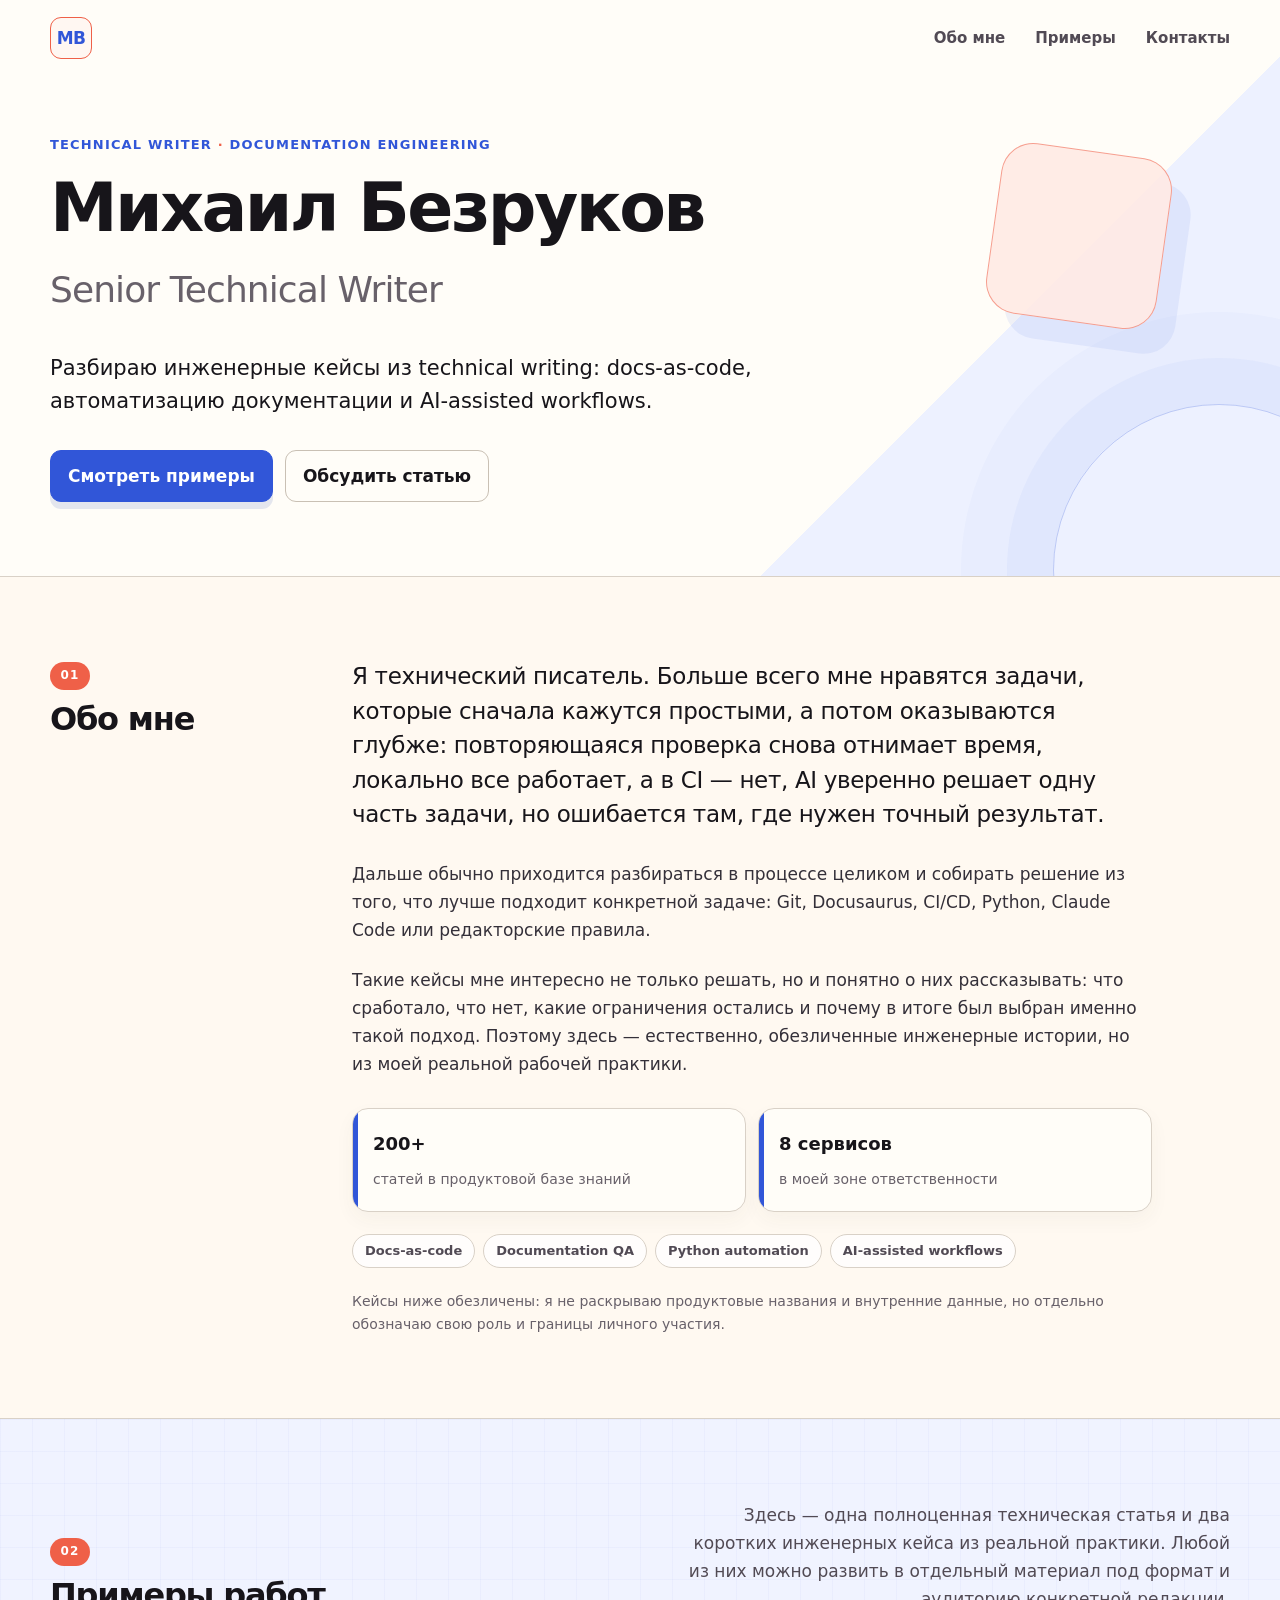
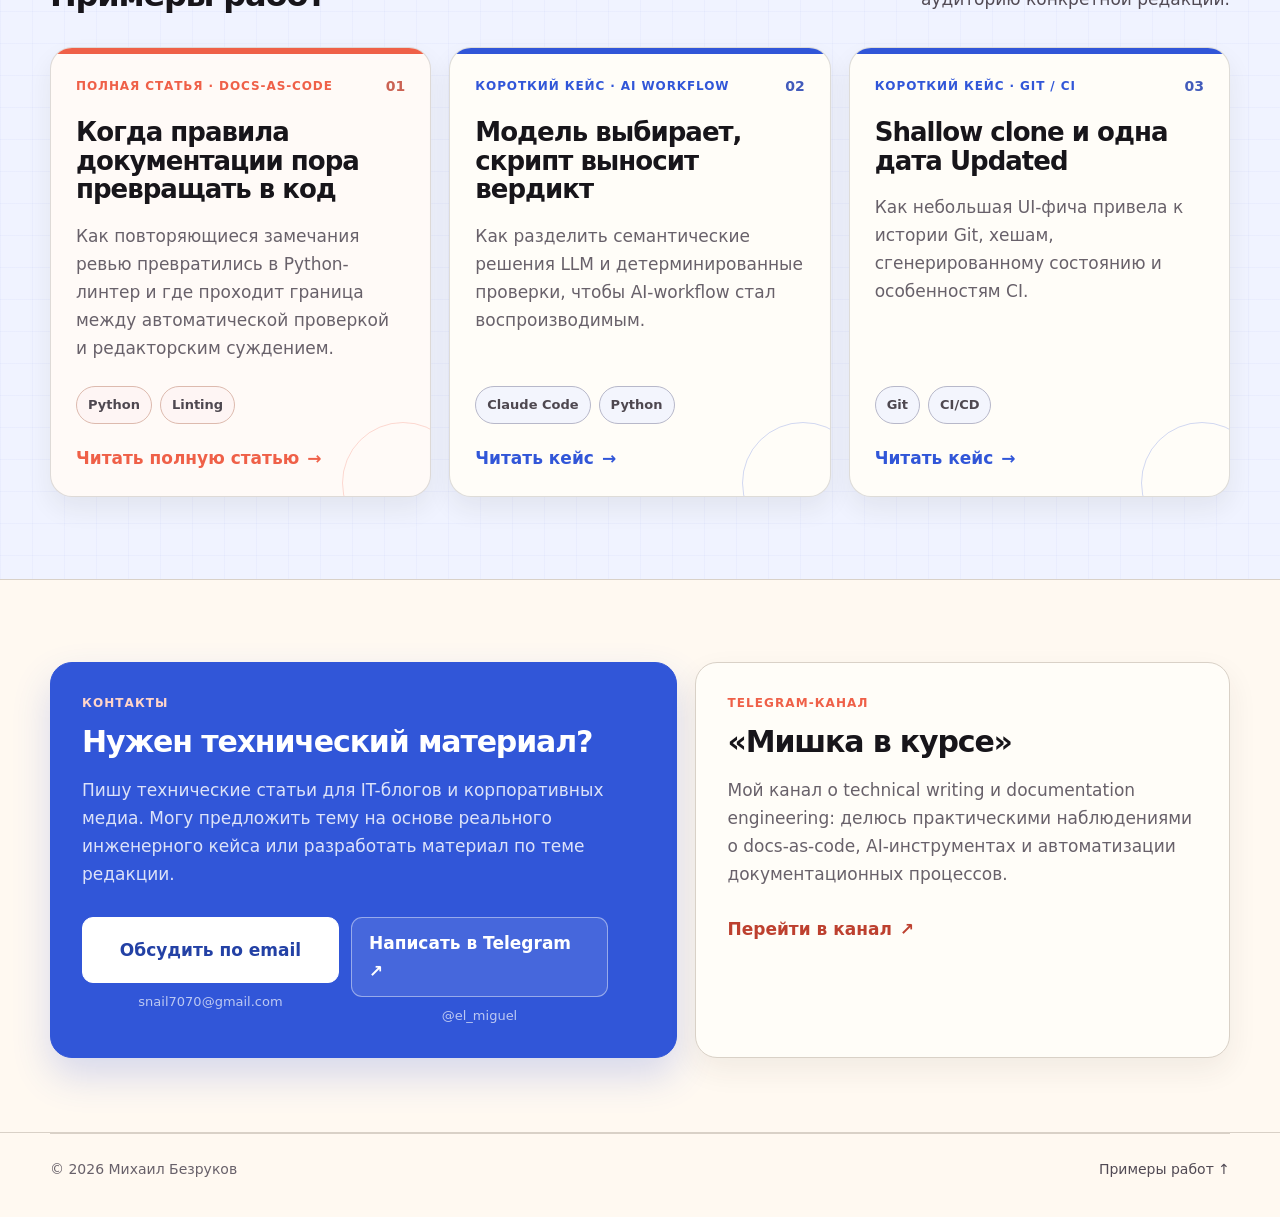
==== commit a6c7aa5b: "Polish portfolio copy and localization" ====
--- a/index.html
+++ b/index.html
@@ -14,7 +14,7 @@
   <meta name="twitter:card" content="summary">
   <title>Михаил Безруков — Senior Technical Writer</title>
   <link rel="canonical" href="https://mikhail-bezrukov-tw.github.io/technical-writing-samples-ru/">
-  <link rel="stylesheet" href="styles.css?v=20261002-7">
+  <link rel="stylesheet" href="styles.css?v=20261003-1">
 </head>
 <body id="top">
   <header class="hero">
@@ -51,15 +51,15 @@
       <div class="wrap section-grid">
         <div class="section-label">
           <span>01</span>
-          <h2>About</h2>
+          <h2>Обо мне</h2>
         </div>
 
         <div class="about">
           <p class="about-lead">
             Я технический писатель. Больше всего мне нравятся задачи, которые сначала кажутся простыми,
-            а потом постепенно оказываются глубже: почему одна и та же проверка снова и снова отнимает время,
-            почему локально все работает, а в CI — нет, где AI действительно помогает,
-            а где ему лучше не доверять последнее слово.
+            а потом оказываются глубже: повторяющаяся проверка снова отнимает время,
+            локально все работает, а в CI — нет, AI уверенно решает одну часть задачи,
+            но ошибается там, где нужен точный результат.
           </p>
           <p>
             Дальше обычно приходится разбираться в процессе целиком и собирать решение из того,
@@ -103,7 +103,7 @@
         <div class="section-heading">
           <div class="section-label">
             <span>02</span>
-            <h2>Writing samples</h2>
+            <h2>Примеры работ</h2>
           </div>
           <p>
             Здесь — одна полноценная техническая статья и два коротких инженерных кейса из реальной практики.
@@ -114,7 +114,7 @@
         <div class="grid">
           <a class="card featured-card" href="samples/docs-linter.html">
             <div class="card-top">
-              <div class="card-kicker">Full article · Docs-as-code</div>
+              <div class="card-kicker">Полная статья · Docs-as-code</div>
               <div class="card-number">01</div>
             </div>
             <h3>Когда правила документации пора превращать в код</h3>
@@ -131,7 +131,7 @@
 
           <a class="card short-card" href="samples/ai-workflow.html">
             <div class="card-top">
-              <div class="card-kicker">Short case · AI workflow</div>
+              <div class="card-kicker">Короткий кейс · AI workflow</div>
               <div class="card-number">02</div>
             </div>
             <h3>Модель выбирает, скрипт выносит вердикт</h3>
@@ -148,7 +148,7 @@
 
           <a class="card short-card" href="samples/updated-date.html">
             <div class="card-top">
-              <div class="card-kicker">Short case · Engineering</div>
+              <div class="card-kicker">Короткий кейс · Git / CI</div>
               <div class="card-number">03</div>
             </div>
             <h3>Shallow clone и одна дата Updated</h3>
@@ -169,15 +169,15 @@
     <section id="contact" class="section section-last">
       <div class="wrap bottom-grid">
         <article class="cta-card cta-accent">
-          <p class="cta-kicker">Contact</p>
-          <h2>Обсудить техническую статью</h2>
-          <p>
-            Для IT-блогов и корпоративных медиа могу предложить тему на основе практического кейса
-            или взять идею редакции и превратить ее в понятный и технически точный материал.
+          <p class="cta-kicker">Контакты</p>
+          <h2>Нужен технический материал?</h2>
+          <p>
+            Пишу технические статьи для IT-блогов и корпоративных медиа. Могу предложить тему
+            на&nbsp;основе реального инженерного кейса или разработать материал по&nbsp;теме редакции.
           </p>
           <div class="contact-box">
             <div class="contact-option">
-              <a class="button" href="mailto:snail7070@gmail.com">Написать на email</a>
+              <a class="button" href="mailto:snail7070@gmail.com">Обсудить по email</a>
               <span class="contact-detail">snail7070@gmail.com</span>
             </div>
             <div class="contact-option">
@@ -208,7 +208,7 @@
   <footer>
     <div class="wrap footer-inner">
       <span>© 2026 Михаил Безруков</span>
-      <a href="#samples">Writing samples ↑</a>
+      <a href="#samples">Примеры работ ↑</a>
     </div>
   </footer>
 </body>
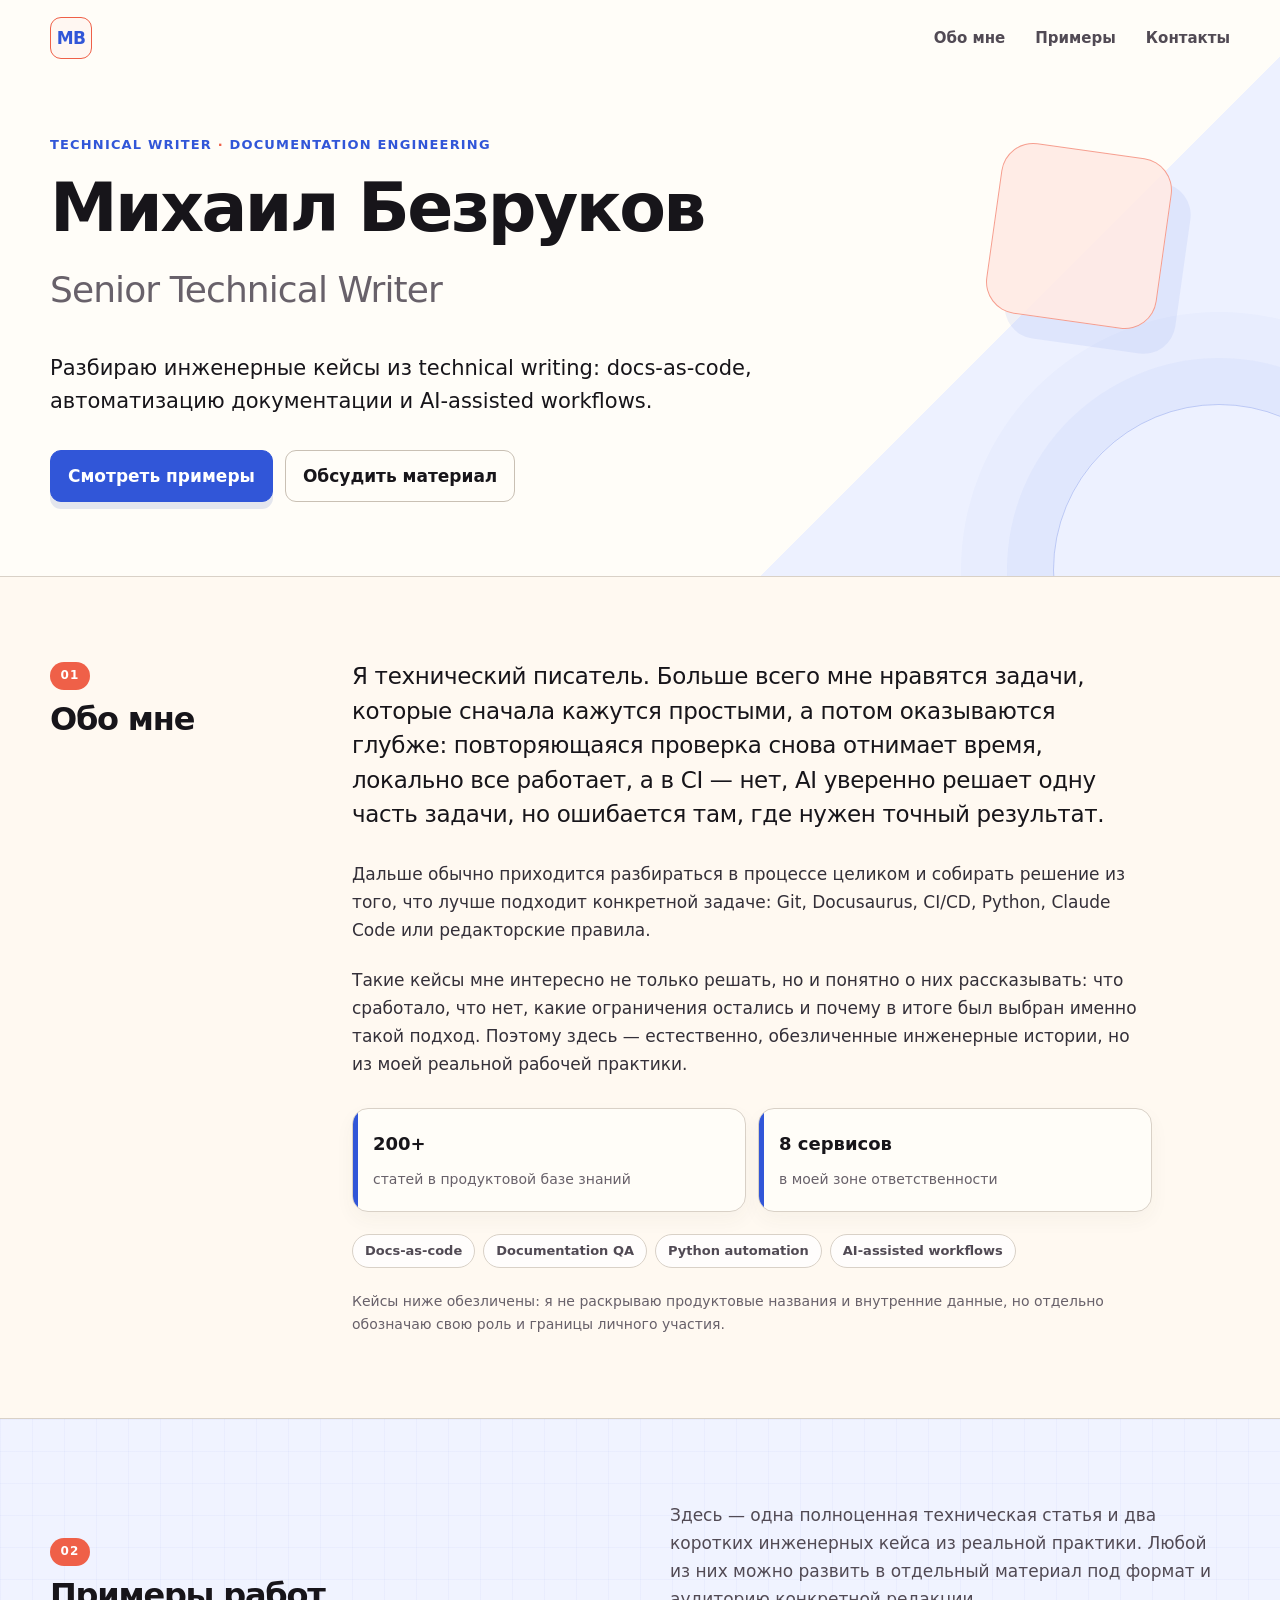
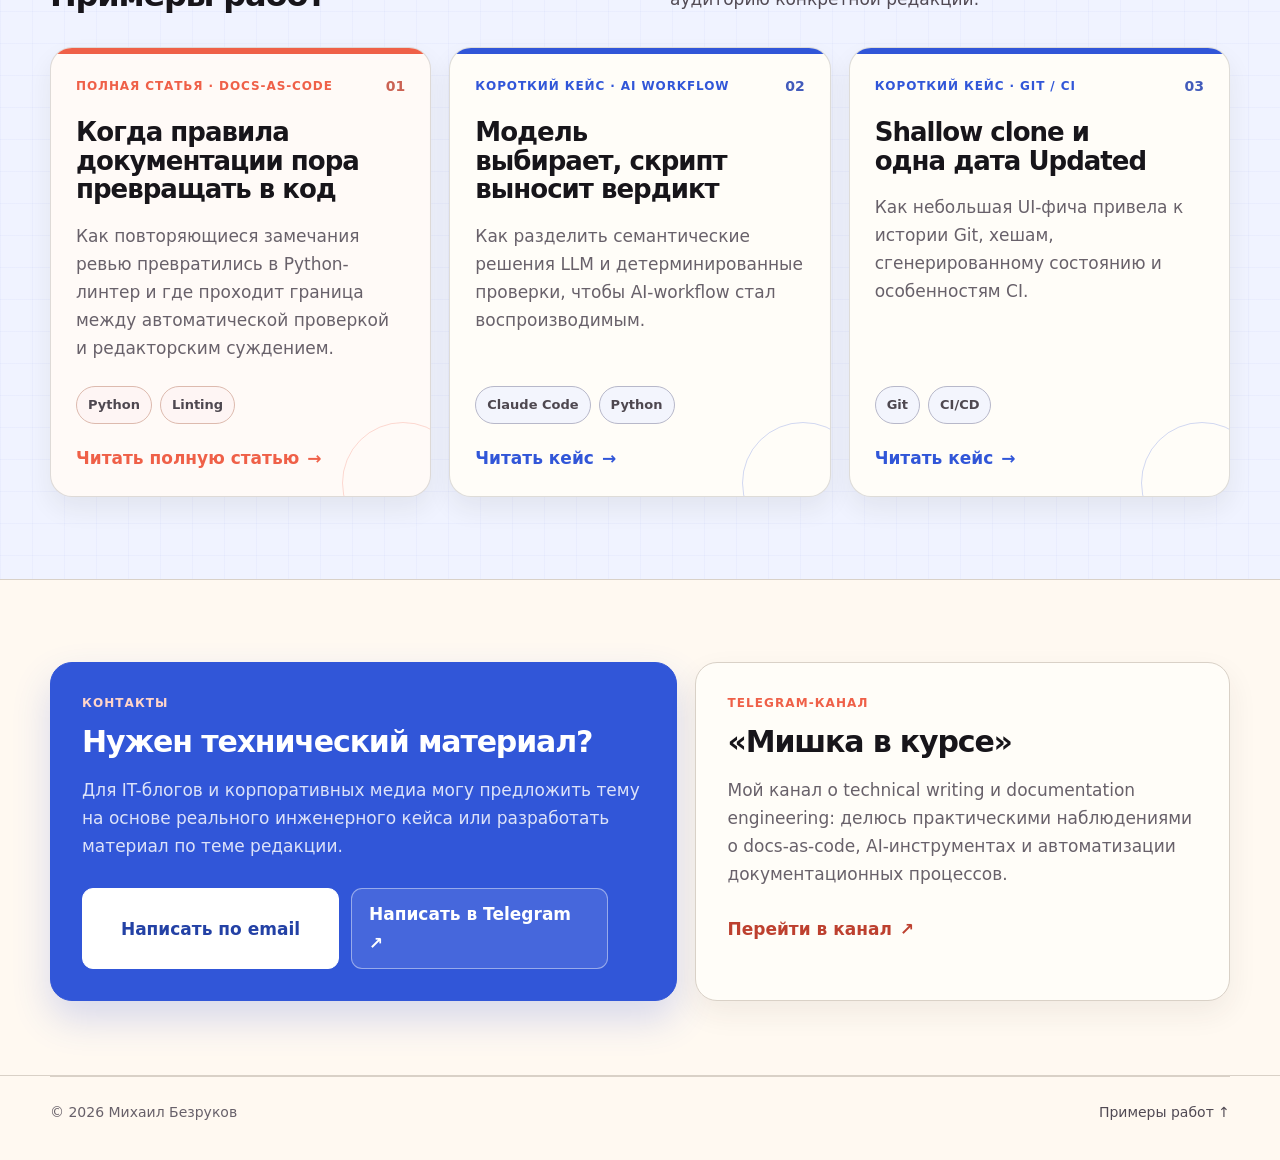
==== commit 930fe395: "Unify contact CTA copy" ====
--- a/index.html
+++ b/index.html
@@ -40,7 +40,7 @@
 
         <div class="hero-actions">
           <a class="button" href="#samples">Смотреть примеры</a>
-          <a class="button secondary" href="#contact">Обсудить статью</a>
+          <a class="button secondary" href="#contact">Обсудить материал</a>
         </div>
       </div>
     </div>
@@ -172,19 +172,17 @@
           <p class="cta-kicker">Контакты</p>
           <h2>Нужен технический материал?</h2>
           <p>
-            Пишу технические статьи для IT-блогов и корпоративных медиа. Могу предложить тему
-            на&nbsp;основе реального инженерного кейса или разработать материал по&nbsp;теме редакции.
+            Для IT-блогов и корпоративных медиа могу предложить тему на&nbsp;основе реального
+            инженерного кейса или разработать материал по&nbsp;теме редакции.
           </p>
           <div class="contact-box">
             <div class="contact-option">
-              <a class="button" href="mailto:snail7070@gmail.com">Обсудить по email</a>
-              <span class="contact-detail">snail7070@gmail.com</span>
+              <a class="button" href="mailto:snail7070@gmail.com">Написать по email</a>
             </div>
             <div class="contact-option">
               <a class="button secondary" href="https://t.me/el_miguel" target="_blank" rel="noreferrer">
                 Написать в Telegram ↗
               </a>
-              <span class="contact-detail">@el_miguel</span>
             </div>
           </div>
         </article>
--- a/styles.css
+++ b/styles.css
@@ -186,6 +186,12 @@
 h3 {
   line-height: 1.1;
   letter-spacing: -0.038em;
+  text-wrap: balance;
+}
+
+p,
+li {
+  text-wrap: pretty;
 }
 
 h1 {
@@ -336,7 +342,7 @@
   max-width: 560px;
   margin: 0;
   color: var(--muted-dark);
-  text-align: right;
+  text-align: left;
 }
 
 .about {
